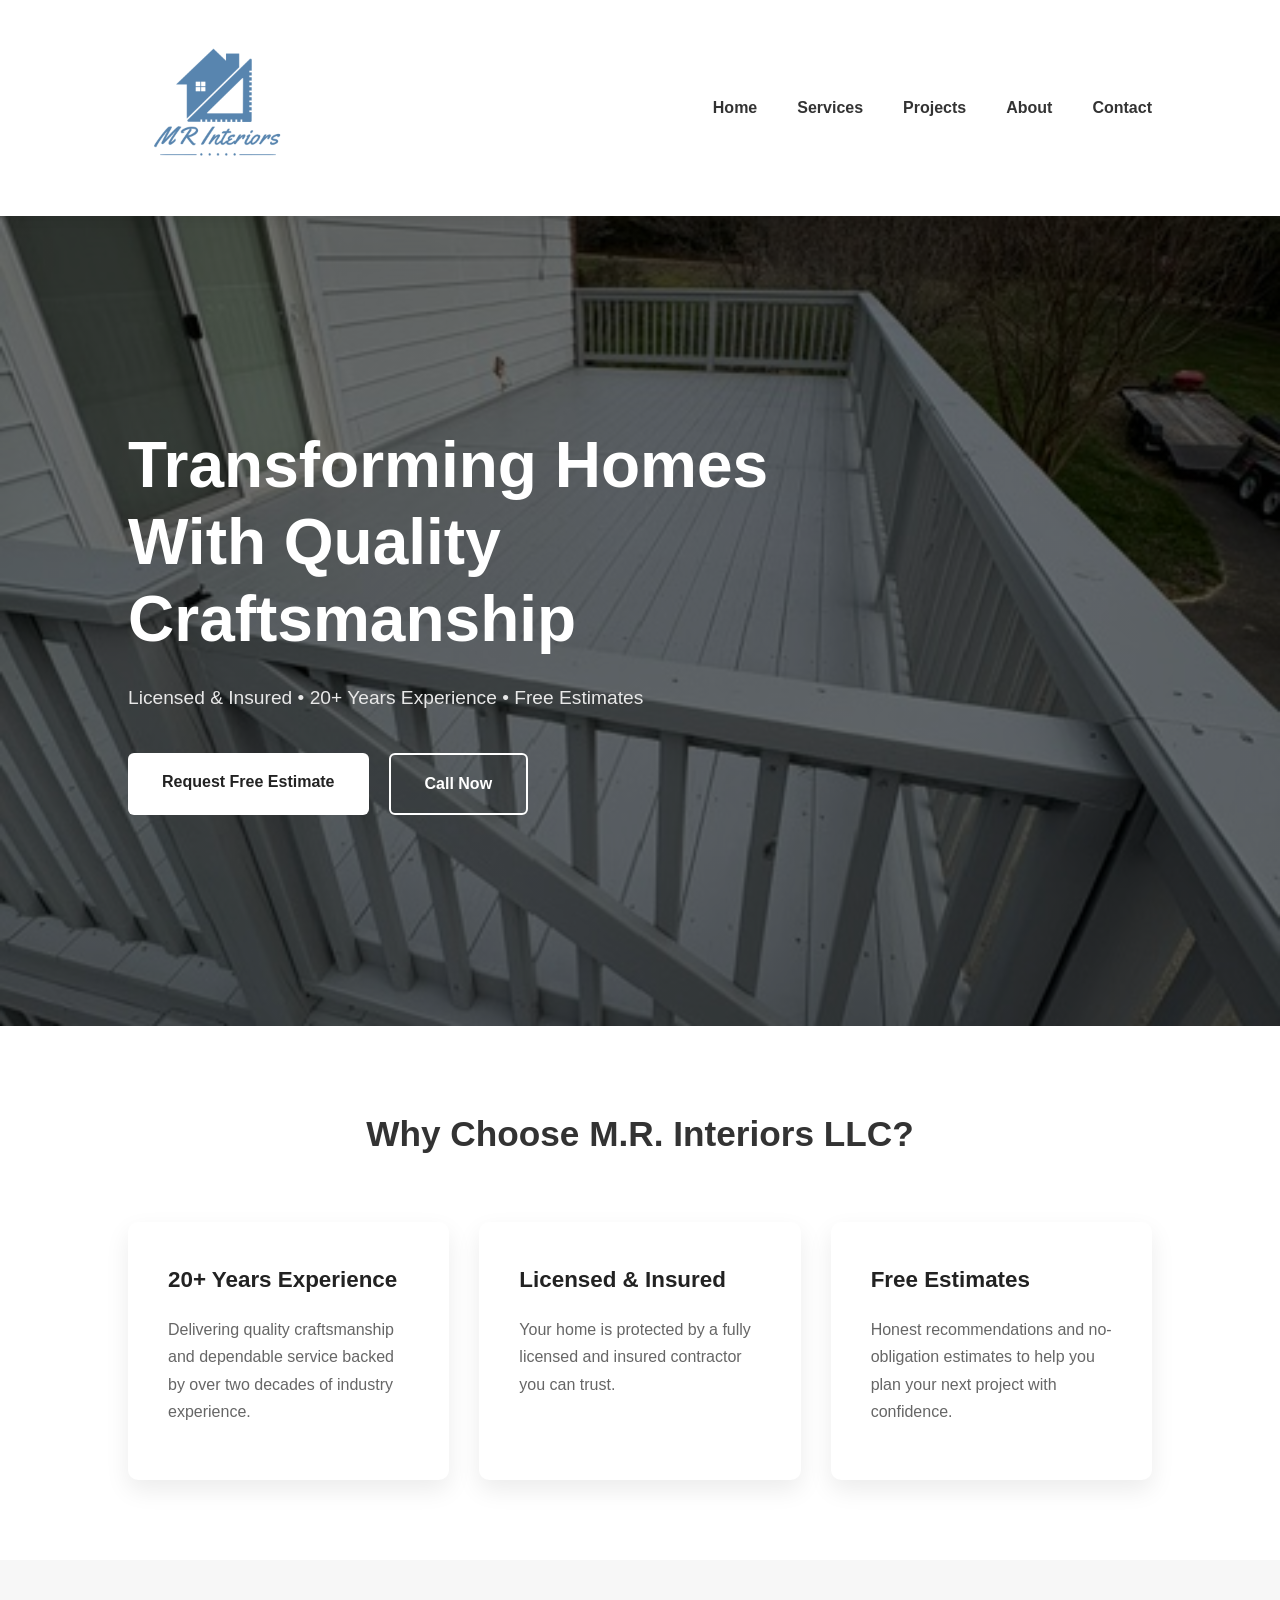
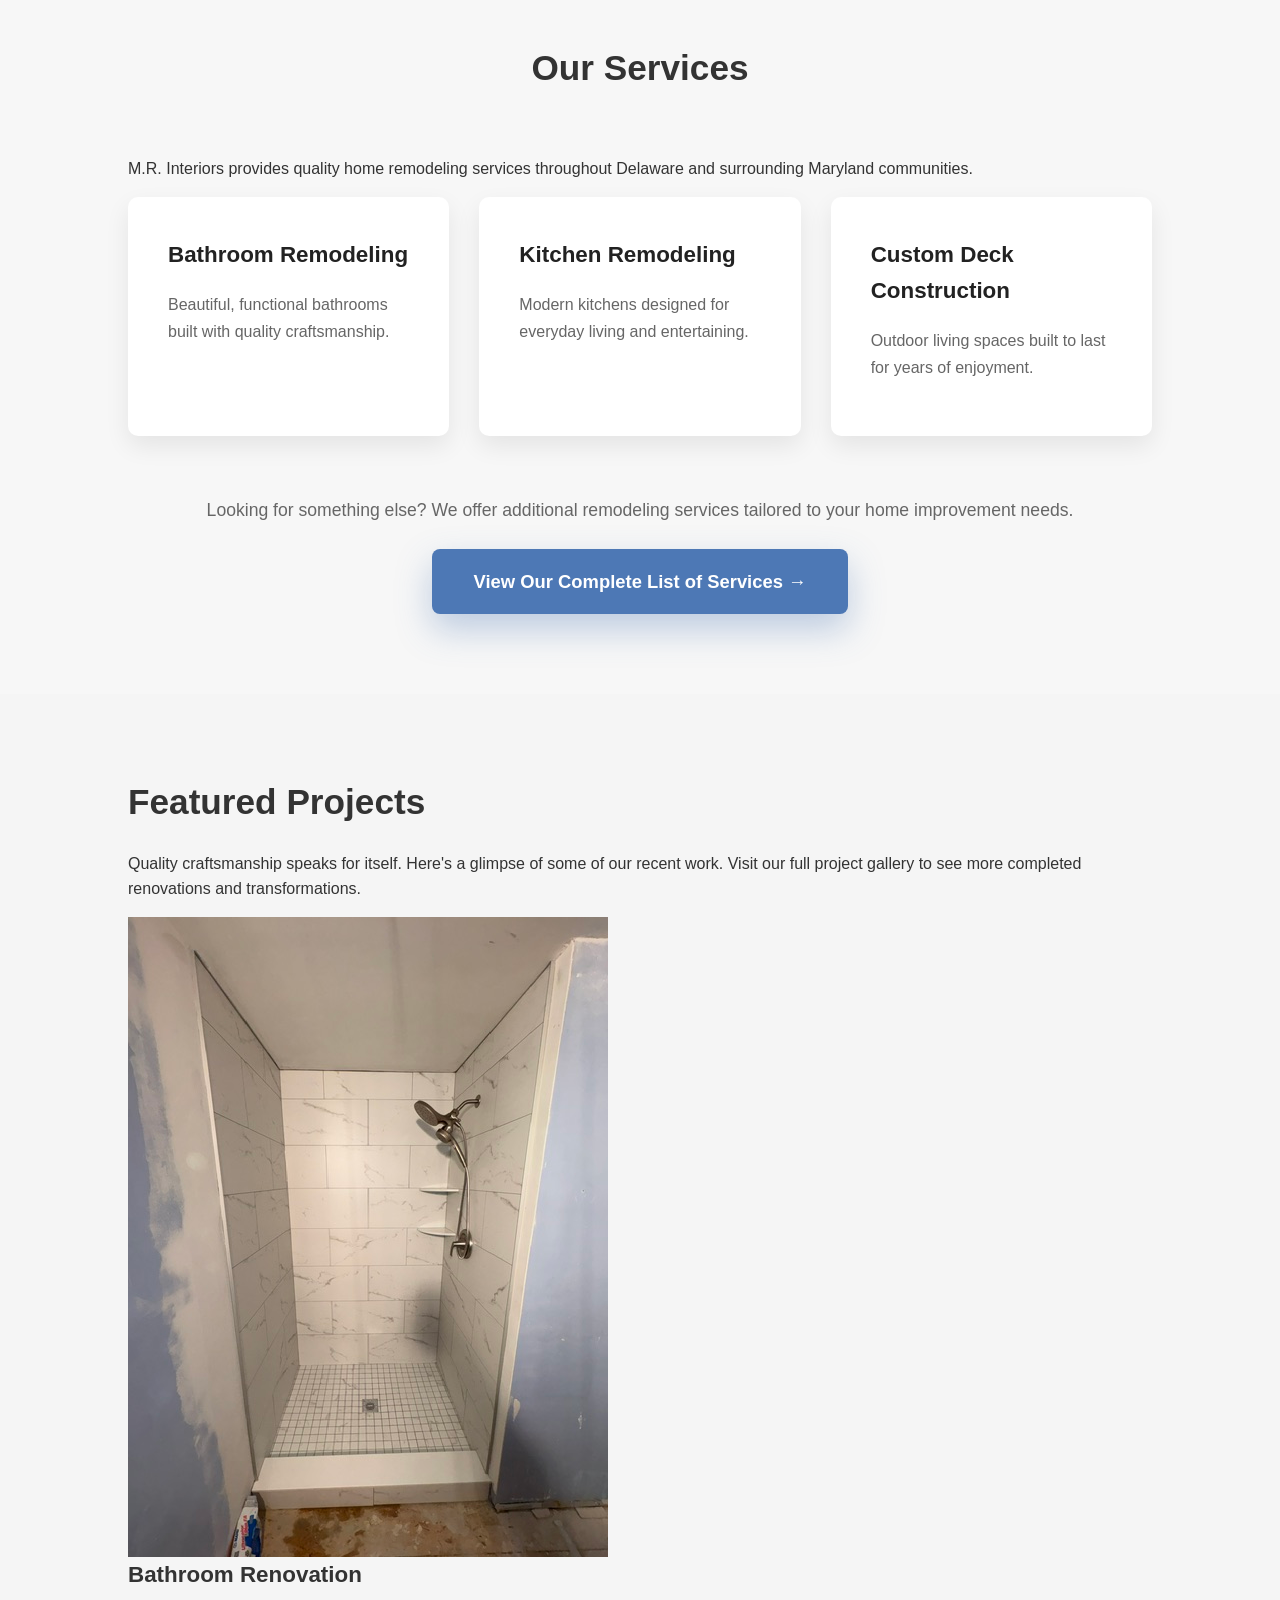
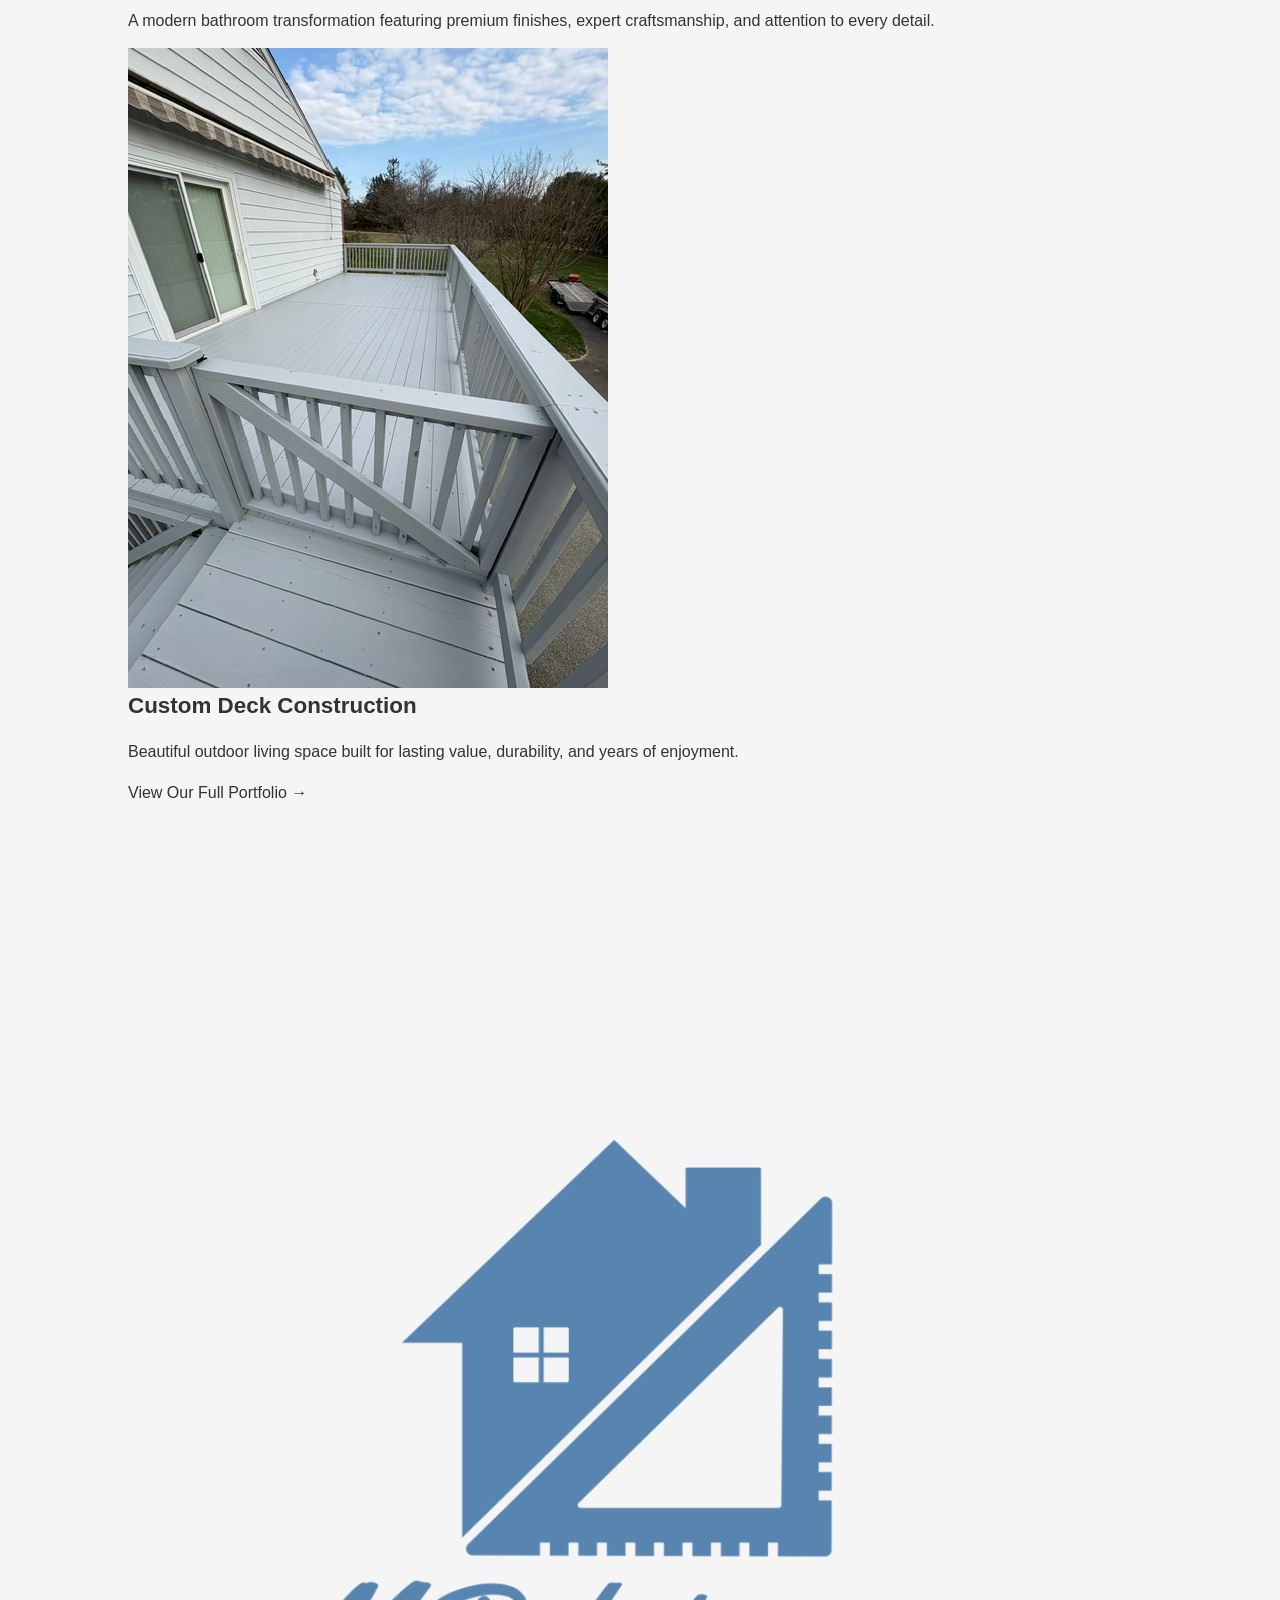
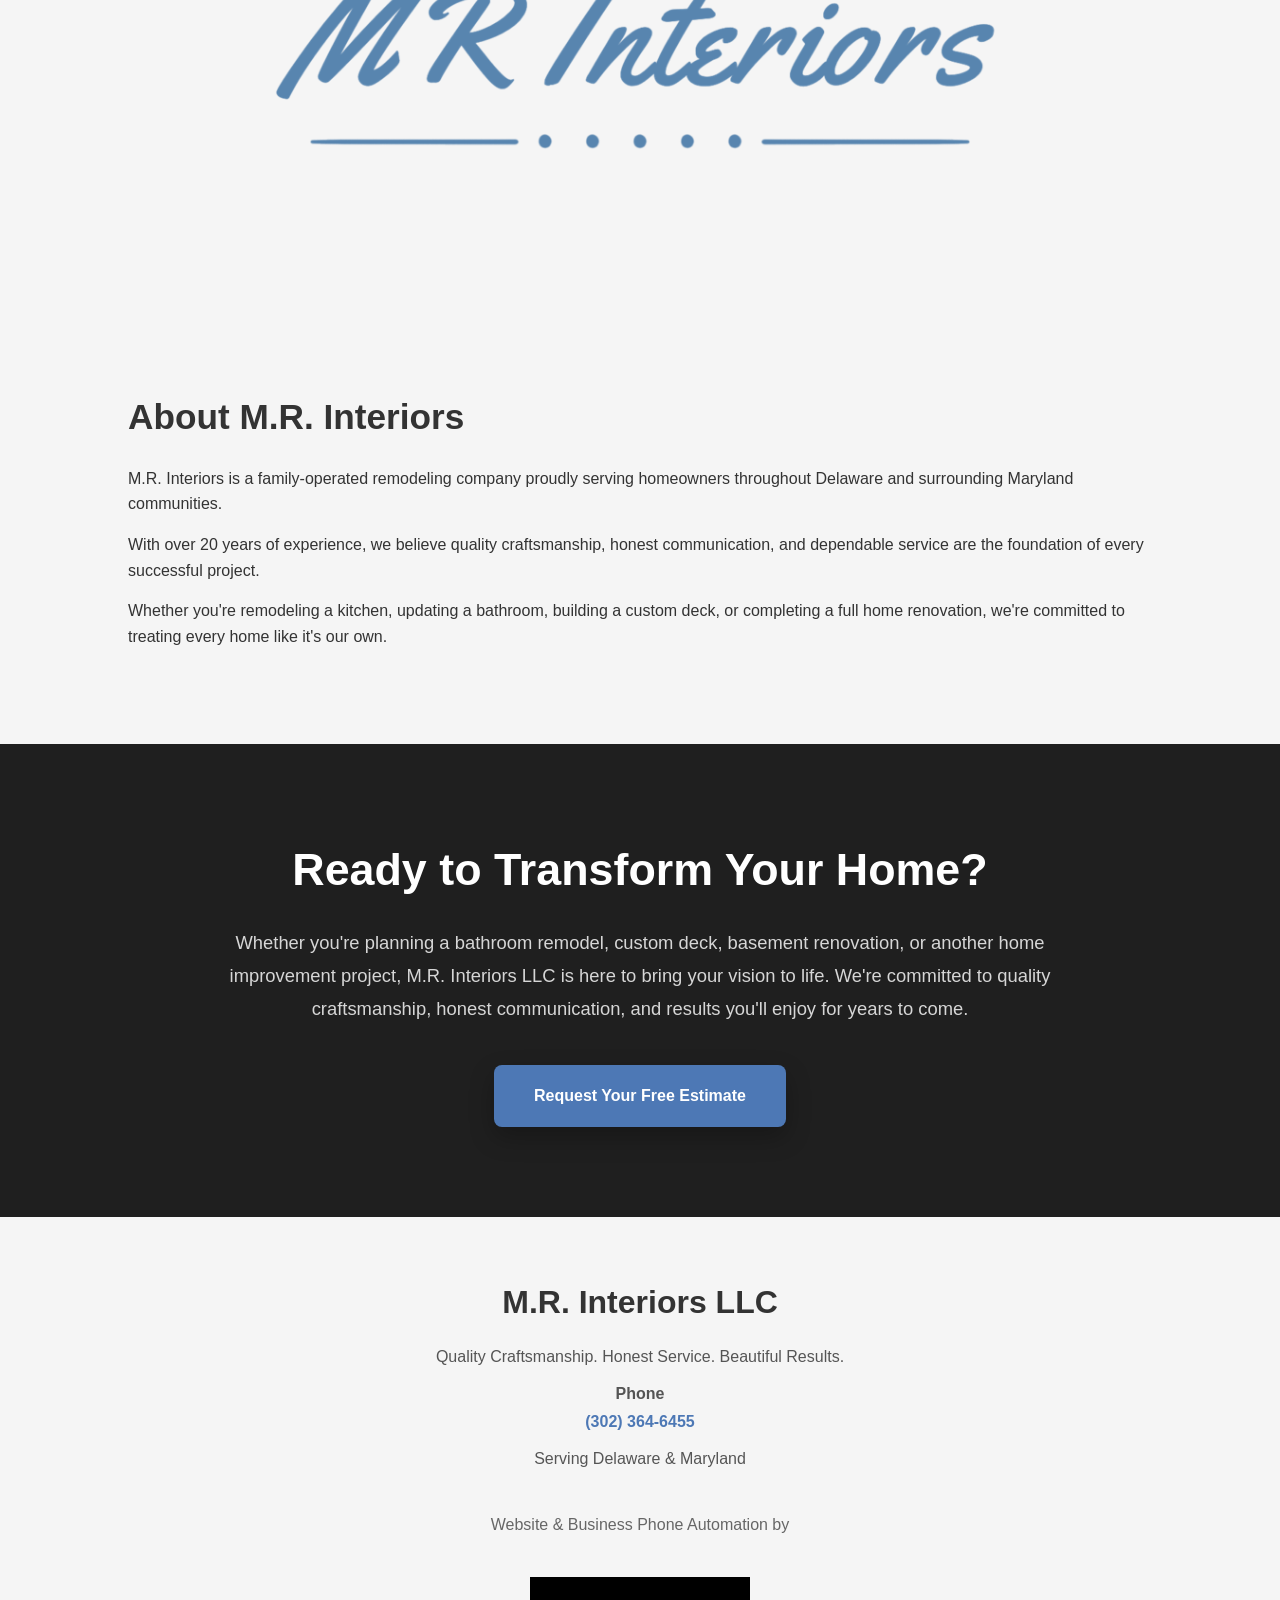
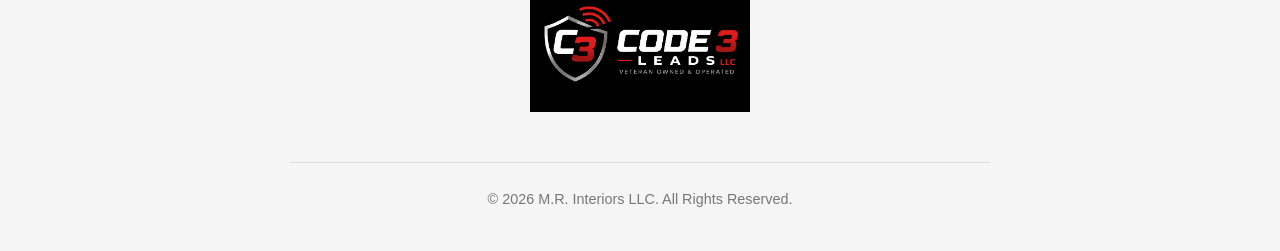
==== index.html @ 0fb11d87 "Initial M.R. Interiors website" ====
<!DOCTYPE html>
<html lang="en">

<head>

    <meta charset="UTF-8">
    <meta name="viewport" content="width=device-width, initial-scale=1.0">

    <title>MR Interiors | Transforming Homes With Quality Craftsmanship</title>

    <link rel="stylesheet" href="css/styles.css">

</head>

<body>

    <header>

    <nav>

        <div class="logo">
            <img src="images/M.R. Interiors LLC logo.png" alt="M.R. Interiors LLC Logo">
        </div>

        <ul>

            <ul>

    <li><a href="index.html">Home</a></li>

    <li><a href="services.html">Services</a></li>

    <li><a href="projects.html">Projects</a></li>

    <li><a href="about.html">About</a></li>

    <li><a href="contact.html">Contact</a></li>

</ul>

        </ul>

    </nav>

</header>

    <main>
        <!-- =========================
        HERO SECTION
========================= -->

<section id="hero" class="hero">

    <div class="hero-content">

        <h1>Transforming Homes With Quality Craftsmanship</h1>

        <p>
            Licensed & Insured • 20+ Years Experience • Free Estimates
        </p>

        <div class="hero-buttons">

            <a href="contact.html">Request Free Estimate</a>

            <a href="tel:+13023646455">Call Now</a>

        </div>

    </div>

</section>

        <!-- =========================
        WHY CHOOSE US
========================= -->

<section id="why-us">

    <h2>Why Choose M.R. Interiors LLC?</h2>

    <div class="why-us-container">

        <div class="why-card">

            <h3>20+ Years Experience</h3>

            <p>
                Delivering quality craftsmanship and dependable service
                backed by over two decades of industry experience.
            </p>

        </div>

        <div class="why-card">

            <h3>Licensed & Insured</h3>

            <p>
                Your home is protected by a fully licensed and insured
                contractor you can trust.
            </p>

        </div>

        <div class="why-card">

            <h3>Free Estimates</h3>

            <p>
                Honest recommendations and no-obligation estimates to help
                you plan your next project with confidence.
            </p>

        </div>

    </div>

</section>

        <!-- =========================
        SERVICES PREVIEW
========================= -->

<section id="services">

    <h2>Our Services</h2>

    <p>

        M.R. Interiors provides quality home remodeling services
        throughout Delaware and surrounding Maryland communities.

    </p>

    <div class="services-container">

        <div class="service-card">

            <h3>Bathroom Remodeling</h3>

            <p>
                Beautiful, functional bathrooms built with quality craftsmanship.
            </p>

        </div>

        <div class="service-card">

            <h3>Kitchen Remodeling</h3>

            <p>
                Modern kitchens designed for everyday living and entertaining.
            </p>

        </div>

        <div class="service-card">

            <h3>Custom Deck Construction</h3>

            <p>
                Outdoor living spaces built to last for years of enjoyment.
            </p>

        </div>

    </div>

    <div class="services-button">

    <p class="services-more">

        Looking for something else? We offer additional remodeling services
        tailored to your home improvement needs.

    </p>

    <a href="services.html" class="services-btn">

        View Our Complete List of Services →

    </a>

</div>

</section>

     <!-- =========================
        FEATURED PROJECTS
========================= -->

<section id="projects">

    <h2>Featured Projects</h2>

    <p>
        Quality craftsmanship speaks for itself. Here's a glimpse of some of our
        recent work. Visit our full project gallery to see more completed
        renovations and transformations.
    </p>

    <div class="projects-container">

        <!-- Bathroom -->

        <div class="project-card">

            <img src="images/bathroom1.jpeg"
                 alt="Bathroom Remodel">

            <div class="project-info">

                <h3>Bathroom Renovation</h3>

                <p>
                    A modern bathroom transformation featuring premium finishes,
                    expert craftsmanship, and attention to every detail.
                </p>

            </div>

        </div>

        <!-- Deck -->

        <div class="project-card">

            <img src="images/deck-finished.JPEG"
                 alt="Custom Deck">

            <div class="project-info">

                <h3>Custom Deck Construction</h3>

                <p>
                    Beautiful outdoor living space built for lasting value,
                    durability, and years of enjoyment.
                </p>

            </div>

        </div>

    </div>

    <div class="projects-button">

        <a href="projects.html" class="btn">

            View Our Full Portfolio →

        </a>

    </div>

</section>

        <!-- =========================
        ABOUT US
========================= -->

<section id="about">

    <div class="about-container">

        <div class="about-image">

            <img src="images/M.R. Interiors LLC logo.png"
                alt="M.R. Interiors LLC Logo">

        </div>

        <div class="about-content">

            <h2>About M.R. Interiors</h2>

            <p>

                M.R. Interiors is a family-operated remodeling company
                proudly serving homeowners throughout Delaware and
                surrounding Maryland communities.

            </p>

            <p>

                With over 20 years of experience, we believe quality
                craftsmanship, honest communication, and dependable
                service are the foundation of every successful project.

            </p>

            <p>

                Whether you're remodeling a kitchen, updating a
                bathroom, building a custom deck, or completing a
                full home renovation, we're committed to treating
                every home like it's our own.

            </p>

        </div>

    </div>

</section>

<!-- =========================
        FINAL CALL TO ACTION
========================= -->

<section id="cta">

    <div class="cta-content">

        <h2>Ready to Transform Your Home?</h2>

        <p>

            Whether you're planning a bathroom remodel, custom deck,
            basement renovation, or another home improvement project,
            M.R. Interiors LLC is here to bring your vision to life.

            We're committed to quality craftsmanship, honest communication,
            and results you'll enjoy for years to come.

        </p>

        <a href="contact.html" class="cta-btn">

            Request Your Free Estimate

        </a>

    </div>

</section>

    </main>

        <footer>

    <div class="footer-container">

        <div class="footer-company">

            <h3>M.R. Interiors LLC</h3>

            <p>
                Quality Craftsmanship.
                Honest Service.
                Beautiful Results.
            </p>

            <p>
    <strong>Phone</strong><br>

    <a href="tel:+13023646445">
        (302) 364-6455
    </a>

            <p>Serving Delaware & Maryland</p>

        </div>

        <div class="footer-powered">

            <p>

                Website & Business Phone Automation by

            </p>

            <img src="images/Code 3 Leads.png"
                 alt="Code 3 Leads">

        </div>

    </div>

    <hr>

    <p class="copyright">

        © 2026 M.R. Interiors LLC.
        All Rights Reserved.

    </p>

</footer>

    <script src="js/script.js"></script>

</body>

</html>
---- css/styles.css ----
/* ==========================
   GLOBAL STYLES
========================== */

*{
    margin:0;
    padding:0;
    box-sizing:border-box;
}

html{
    scroll-behavior:smooth;
}

body{

    font-family: Arial, Helvetica, sans-serif;

    background:#f5f5f5;

    color:#333;

    line-height:1.6;

}

img{
    max-width:100%;
    display:block;
}

a{
    text-decoration:none;
    color:inherit;
}

ul{
    list-style:none;
}

section{

    width:100%;

    padding:80px 10%;

}

h1{

    font-size:3.2rem;

    margin-bottom:20px;

}

h2{

    font-size:2.2rem;

    margin-bottom:20px;

}

h3{

    font-size:1.4rem;

    margin-bottom:15px;

}

p{

    margin-bottom:15px;

}

/* ==========================
   HEADER
========================== */

header{

    position:sticky;

    top:0;

    background:#ffffff;

    box-shadow:0 2px 12px rgba(0,0,0,.08);

    z-index:1000;

}

nav{

    width:80%;

    margin:auto;

    display:flex;

    justify-content:space-between;

    align-items:center;

    padding:18px 0;

}

.logo img{

    width:180px;

}

nav ul{

    display:flex;

    gap:40px;

}

nav ul li a{

    font-size:1rem;

    font-weight:600;

    color:#333;

    transition:.3s;

}

nav ul li a:hover{

    color:#4d78b5;

}

/* ==========================
   HERO
========================== */

.hero{

    min-height:90vh;

    background:

    linear-gradient(
        rgba(0,0,0,.55),
        rgba(0,0,0,.55)
    ),

    url("../images/deck-finished.JPEG");

    background-size:cover;

    background-position:center;

    display:flex;

    align-items:center;

    color:white;

    padding:0 10%;

}

.hero-content{

    max-width:700px;

}

.hero h1{

    font-size:4rem;

    line-height:1.2;

    margin-bottom:25px;

}

.hero p{

    font-size:1.2rem;

    margin-bottom:40px;

    color:#e8e8e8;

}

.hero-buttons{

    display:flex;

    gap:20px;

    margin-top:40px;

}

.hero-buttons a{

    padding:16px 34px;

    border-radius:6px;

    font-weight:600;

    transition:.3s;

}

.hero-buttons a:first-child{

    background:#ffffff;

    color:#222;

}

.hero-buttons a:first-child:hover{

    background:#4d78b5;

    color:white;

}

.hero-buttons a:last-child{

    border:2px solid white;

    color:white;

}

.hero-buttons a:last-child:hover{

    background:white;

    color:#222;

}

/* ==========================
   WHY CHOOSE US
========================== */

#why-us{

    background:#ffffff;

}

#why-us h2{

    text-align:center;

    margin-bottom:60px;

}

.why-us-container{

    display:grid;

    grid-template-columns:repeat(3,1fr);

    gap:30px;

}

.why-card{

    background:white;

    padding:40px;

    border-radius:10px;

    box-shadow:0 10px 25px rgba(0,0,0,.08);

    transition:.3s ease;

}

.why-card:hover{

    transform:translateY(-8px);

    box-shadow:0 18px 40px rgba(0,0,0,.15);

}

.why-card h3{

    margin-bottom:18px;

    color:#222;

}

.why-card p{

    color:#666;

    line-height:1.7;

}

/* ==========================
   SERVICES
========================== */

#services{

    background:#f7f7f7;

}

#services h2{

    text-align:center;

    margin-bottom:60px;

}

.services-container{

    display:grid;

    grid-template-columns:repeat(3,1fr);

    gap:30px;

}

.service-card{

    background:white;

    padding:40px;

    border-radius:10px;

    box-shadow:0 10px 25px rgba(0,0,0,.08);

    transition:.3s ease;

}

.service-card:hover{

    transform:translateY(-8px);

    box-shadow:0 18px 40px rgba(0,0,0,.15);

}

.service-card h3{

    margin-bottom:18px;

    color:#222;

}

.service-card p{

    color:#666;

    line-height:1.7;

}

.services-button{

    text-align:center;

    margin-top:60px;

}

.services-more{

    font-size:1.1rem;

    color:#666;

    margin-bottom:25px;

}

.services-btn{

    display:inline-block;

    background:#4d78b5;

    color:white;

    text-decoration:none;

    font-size:1.15rem;

    font-weight:700;

    padding:18px 42px;

    border-radius:8px;

    box-shadow:0 15px 35px rgba(77,120,181,.35);

    transition:.3s ease;

}

.services-btn:hover{

    background:#222;

    transform:translateY(-5px) scale(1.03);

    box-shadow:0 20px 45px rgba(0,0,0,.25);

}

/* ==========================
   CONTACT
========================== */

#contact{

    background:#ffffff;

}

#contact h2{

    text-align:center;

}

#contact > p{

    text-align:center;

    max-width:700px;

    margin:20px auto 60px;

    color:#666;

    line-height:1.8;

}

.contact-container{

    display:grid;

    grid-template-columns:350px 1fr;

    gap:60px;

    align-items:start;

}

/* ==========================
   CONTACT INFO
========================== */

.contact-info{

    background:#f9f9f9;

    padding:45px;

    border-radius:12px;

    border:1px solid #ececec;

    box-shadow:0 12px 30px rgba(0,0,0,.08);

}

.contact-info h3{

    font-size:1.5rem;

    margin-bottom:30px;

    color:#222;

}

.contact-info p{

    margin-bottom:35px;

    line-height:1.8;

}

.contact-info a{

    color:#4d78b5;

    text-decoration:none;

    font-weight:600;

    transition:.3s ease;

}

.contact-info a:hover{

    color:#222;

}

/* ==========================
   CONTACT FORM
========================== */

.contact-form{

    background:#ffffff;

    padding:45px;

    border-radius:12px;

    border:1px solid #ececec;

    box-shadow:0 12px 30px rgba(0,0,0,.08);

}

.contact-form h3{

    font-size:1.5rem;

    margin-bottom:30px;

    color:#222;

}

.contact-form label{

    display:block;

    margin-bottom:8px;

    font-weight:600;

    color:#333;

}

.contact-form input,
.contact-form select,
.contact-form textarea{

    width:100%;

    padding:14px;

    margin-bottom:22px;

    border:1px solid #ddd;

    border-radius:10px;

    font-size:1rem;

    transition:.3s ease;

}

.contact-form input:focus,
.contact-form select:focus,
.contact-form textarea:focus{

    outline:none;

    border-color:#4d78b5;

    box-shadow:0 0 0 4px rgba(77,120,181,.15);

}

.contact-form textarea{

    min-height:190px;

    resize:vertical;

}

.contact-form button{

    width:100%;

    padding:18px;

    background:#222;

    color:white;

    border:none;

    border-radius:10px;

    font-size:1rem;

    font-weight:700;

    letter-spacing:.3px;

    cursor:pointer;

    transition:.3s ease;

}

.contact-form button:hover{

    background:#4d78b5;

    transform:translateY(-2px);

}

/* ==========================
   FORM NOTE
========================== */

.form-note{

    margin-top:20px;

    text-align:center;

    color:#777;

    font-size:.95rem;

}

/* ==========================
   FINAL CALL TO ACTION
========================== */

#cta{

    background:#1f1f1f;

    color:white;

    text-align:center;

    padding:90px 20px;

}

.cta-content{

    max-width:850px;

    margin:auto;

}

#cta h2{

    font-size:2.8rem;

    margin-bottom:20px;

    color:white;

}

#cta p{

    color:#d6d6d6;

    font-size:1.15rem;

    line-height:1.8;

    margin-bottom:40px;

}

.cta-btn{

    display:inline-block;

    background:#4d78b5;

    color:white;

    text-decoration:none;

    padding:18px 40px;

    border-radius:8px;

    font-weight:700;

    transition:.3s ease;

    box-shadow:0 10px 25px rgba(0,0,0,.25);

}

.cta-btn:hover{

    background:white;

    color:#222;

    transform:translateY(-4px);

}

/* ==========================
   FOOTER
========================== */

footer{

    background:#f5f5f5;

    padding:60px 20px 25px;

    text-align:center;

}

.footer-container{

    max-width:900px;

    margin:auto;

}

.footer-company{

    margin-bottom:40px;

}

.footer-company h3{

    font-size:2rem;

    margin-bottom:15px;

}

.footer-company p{

    margin:10px 0;

    color:#555;

    line-height:1.7;

}

.footer-company a{

    color:#4d78b5;

    text-decoration:none;

    font-weight:600;

}

.footer-company a:hover{

    color:#222;

}

.footer-powered{

    display:flex;

    flex-direction:column;

    align-items:center;

    justify-content:center;

    text-align:center;

    margin-top:40px;

}

.footer-powered p{

    margin-bottom:20px;

    color:#666;

}

.footer-powered img{

    display:block;

    margin:20px auto 0;

    max-width:220px;

    height:auto;

}

footer hr{

    margin:50px auto 25px;

    max-width:700px;

    border:none;

    border-top:1px solid #ddd;

}

.copyright{

    color:#777;

    font-size:.9rem;

}
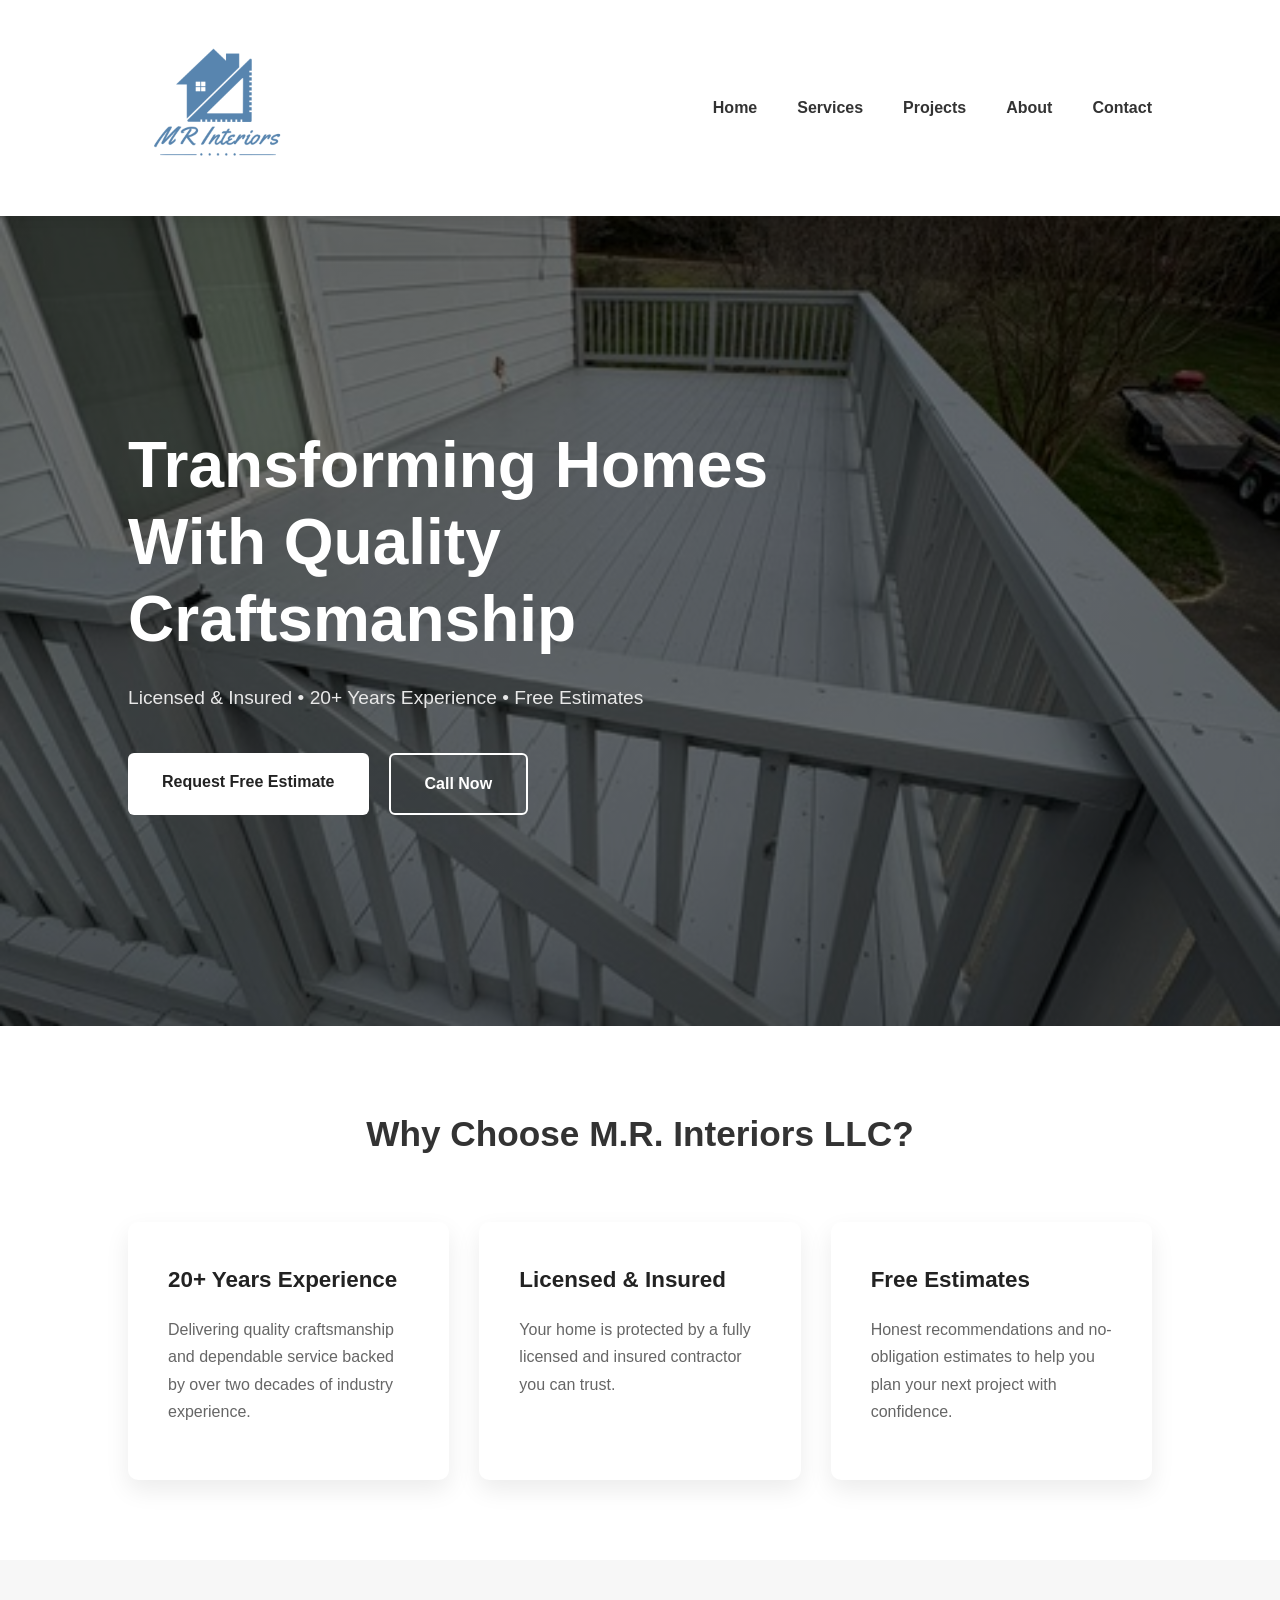
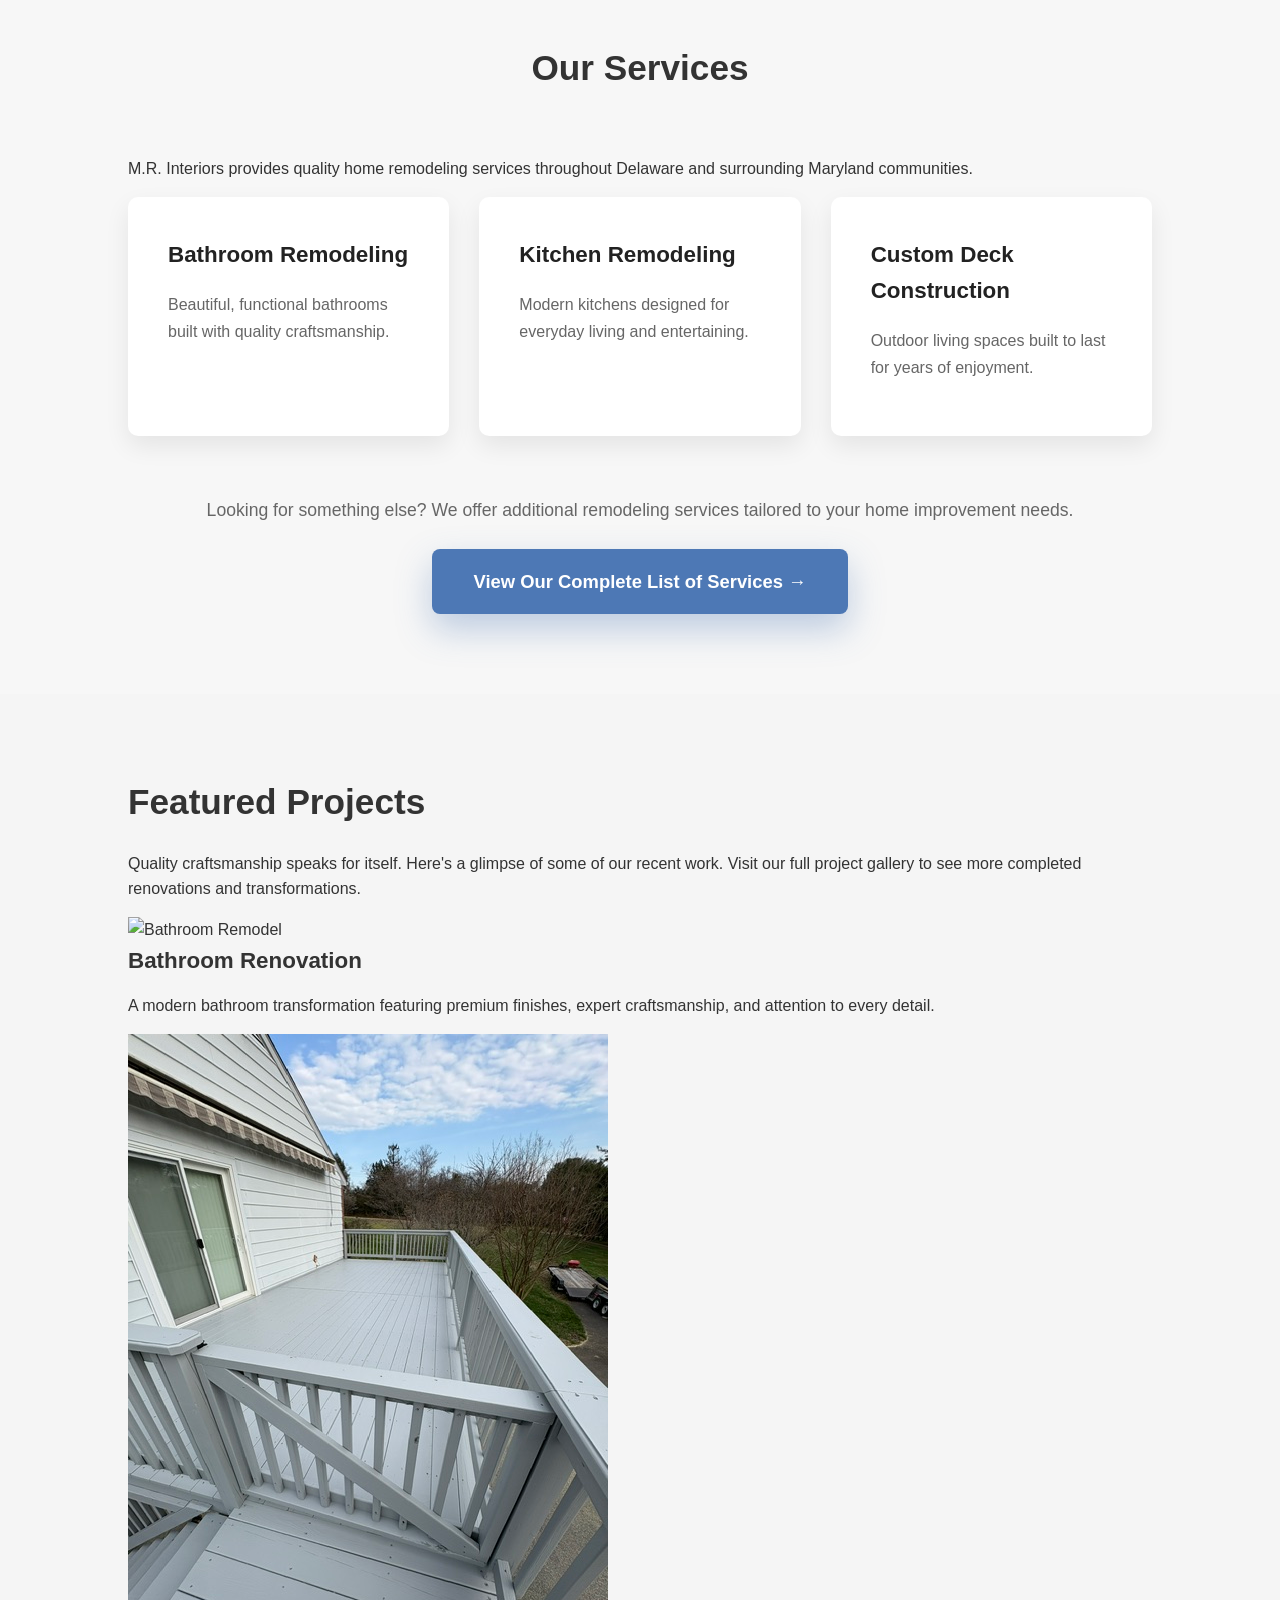
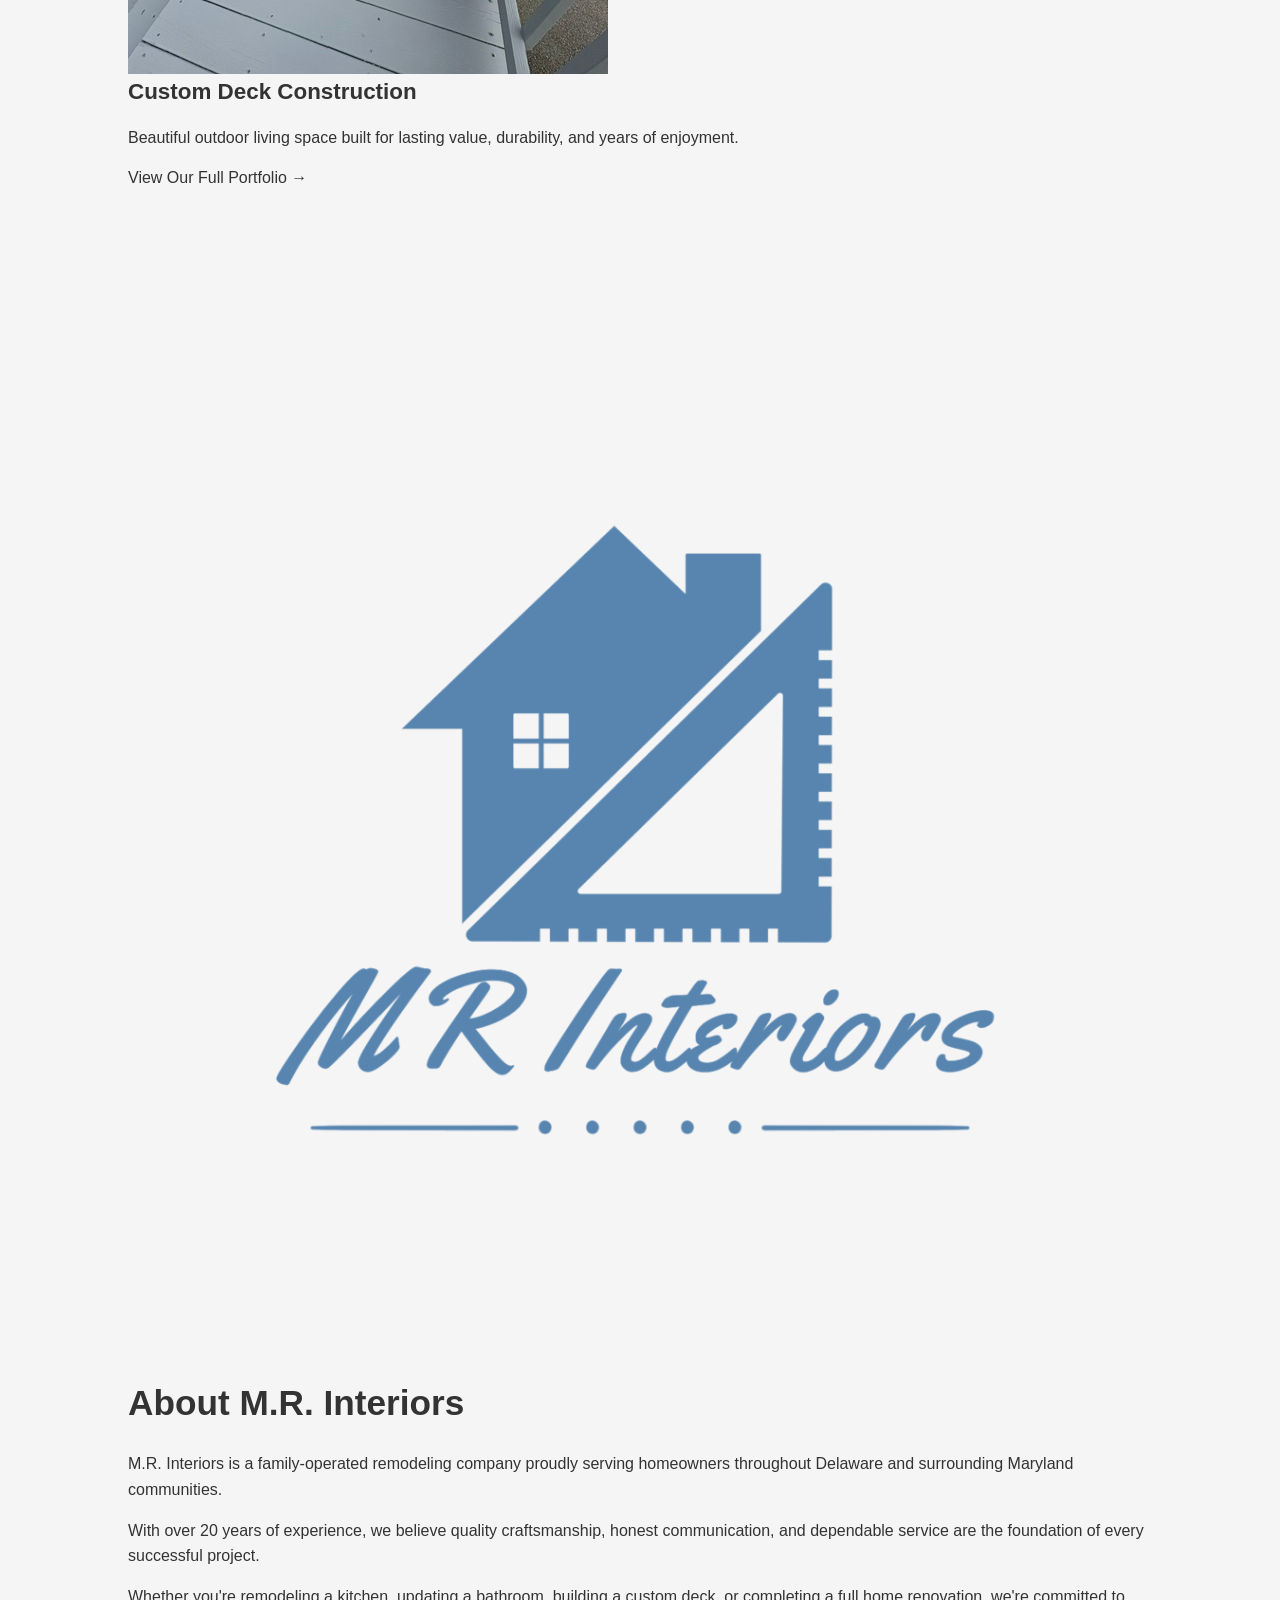
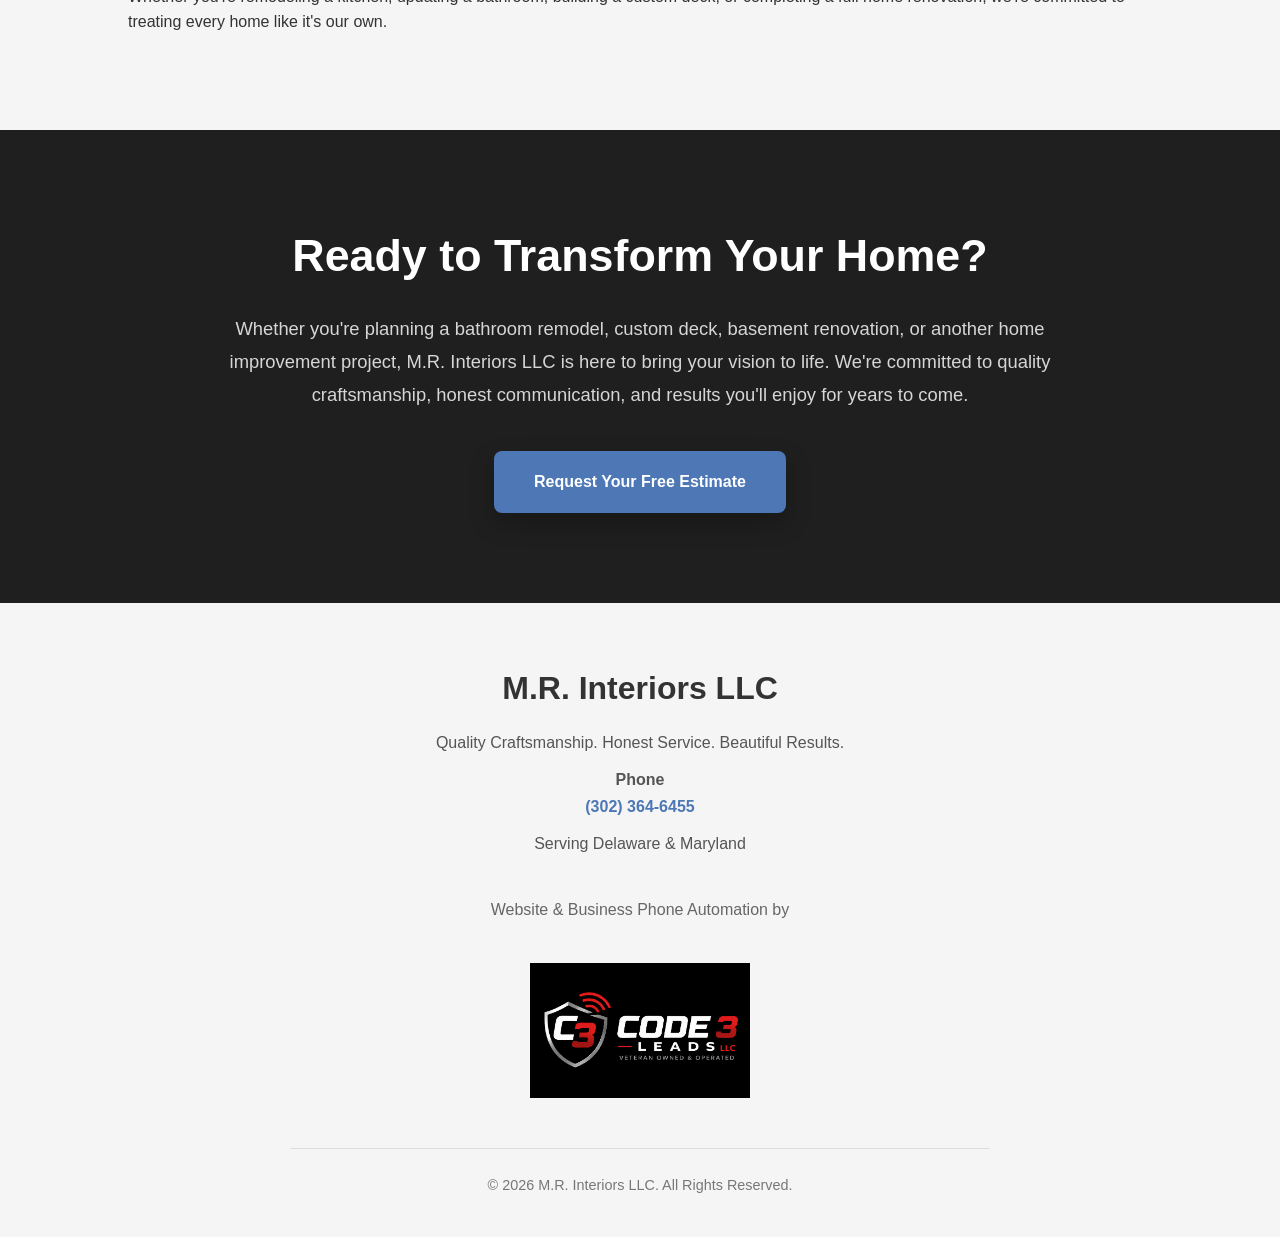
==== commit 351547cc: "Complete v1 website and responsive styling" ====
--- a/index.html
+++ b/index.html
@@ -206,7 +206,7 @@
 
         <div class="project-card">
 
-            <img src="images/bathroom1.jpeg"
+            <img src="images/shower3.jpg"
                  alt="Bathroom Remodel">
 
             <div class="project-info">
--- a/css/styles.css
+++ b/css/styles.css
@@ -664,6 +664,122 @@
 }
 
 /* ==========================
+   PAGE HERO
+========================== */
+
+#page-hero{
+
+    background:#ffffff;
+
+    text-align:center;
+
+    padding:90px 10%;
+
+}
+
+.page-hero-content{
+
+    max-width:850px;
+
+    margin:auto;
+
+}
+
+#page-hero h1{
+
+    font-size:3rem;
+
+    margin-bottom:20px;
+
+    color:#222;
+
+}
+
+#page-hero p{
+
+    font-size:1.15rem;
+
+    color:#666;
+
+    line-height:1.8;
+
+}
+
+/* ==========================
+   PROJECTS
+========================== */
+
+.project-section{
+
+    padding:80px 10%;
+
+    background:#f7f7f7;
+
+}
+
+.project-section:nth-child(even){
+
+    background:#ffffff;
+
+}
+
+.project-section h2{
+
+    text-align:center;
+
+    margin-bottom:20px;
+
+}
+
+.project-section p{
+
+    text-align:center;
+
+    max-width:750px;
+
+    margin:0 auto 50px;
+
+    color:#666;
+
+    line-height:1.8;
+
+}
+
+.project-gallery{
+
+    display:grid;
+
+    grid-template-columns:repeat(auto-fit,minmax(300px,1fr));
+
+    gap:30px;
+
+}
+
+.project-gallery img{
+
+    width:100%;
+
+    height:320px;
+
+    object-fit:cover;
+
+    border-radius:12px;
+
+    box-shadow:0 12px 30px rgba(0,0,0,.12);
+
+    transition:.35s ease;
+
+}
+
+.project-gallery img:hover{
+
+    transform:translateY(-8px);
+
+    box-shadow:0 22px 45px rgba(0,0,0,.18);
+
+}
+
+/* ==========================
    FINAL CALL TO ACTION
 ========================== */
 
@@ -857,4 +973,217 @@
 
     font-size:.9rem;
 
+}
+
+/* ==========================
+   MOBILE RESPONSIVE
+========================== */
+
+@media screen and (max-width: 992px){
+
+    nav{
+
+        width:95%;
+
+        flex-direction:column;
+
+        gap:20px;
+
+    }
+
+    nav ul{
+
+        gap:20px;
+
+        flex-wrap:wrap;
+
+        justify-content:center;
+
+    }
+
+    section{
+
+        padding:70px 8%;
+
+    }
+
+    .why-us-container,
+    .services-container{
+
+        grid-template-columns:repeat(2,1fr);
+
+    }
+
+    .contact-container{
+
+        grid-template-columns:1fr;
+
+    }
+
+}
+
+@media screen and (max-width:768px){
+
+    h1{
+
+        font-size:2.4rem;
+
+    }
+
+    h2{
+
+        font-size:2rem;
+
+    }
+
+    h3{
+
+        font-size:1.3rem;
+
+    }
+
+    section{
+
+        padding:60px 6%;
+
+    }
+
+    .hero{
+
+        min-height:auto;
+
+        padding:120px 6%;
+
+        text-align:center;
+
+    }
+
+    .hero-content{
+
+        max-width:100%;
+
+    }
+
+    .hero-buttons{
+
+        flex-direction:column;
+
+        align-items:center;
+
+    }
+
+    .hero-buttons a{
+
+        width:100%;
+
+        max-width:320px;
+
+        text-align:center;
+
+    }
+
+    .why-us-container,
+    .services-container{
+
+        grid-template-columns:1fr;
+
+    }
+
+    .project-gallery{
+
+    grid-template-columns:1fr;
+
+}
+
+.project-gallery img{
+
+    height:auto;
+
+}
+
+    .contact-container{
+
+        grid-template-columns:1fr;
+
+    }
+
+    .contact-info,
+    .contact-form{
+
+        padding:30px;
+
+    }
+
+    .footer-company h3{
+
+        font-size:1.6rem;
+
+    }
+
+    .footer-powered img{
+
+        max-width:180px;
+
+    }
+
+}
+
+@media screen and (max-width:480px){
+
+    nav{
+
+        padding:15px 0;
+
+    }
+
+    nav ul{
+
+        flex-direction:column;
+
+        gap:12px;
+
+    }
+
+    .logo img{
+
+        width:150px;
+
+    }
+
+    h1{
+
+        font-size:2rem;
+
+    }
+
+    h2{
+
+        font-size:1.7rem;
+
+    }
+
+    .hero{
+
+        padding:100px 5%;
+
+    }
+
+    .service-card,
+    .why-card,
+    .contact-info,
+    .contact-form{
+
+        padding:25px;
+
+    }
+
+    .cta-btn,
+    .services-btn{
+
+        width:100%;
+
+        text-align:center;
+
+    }
+
 }
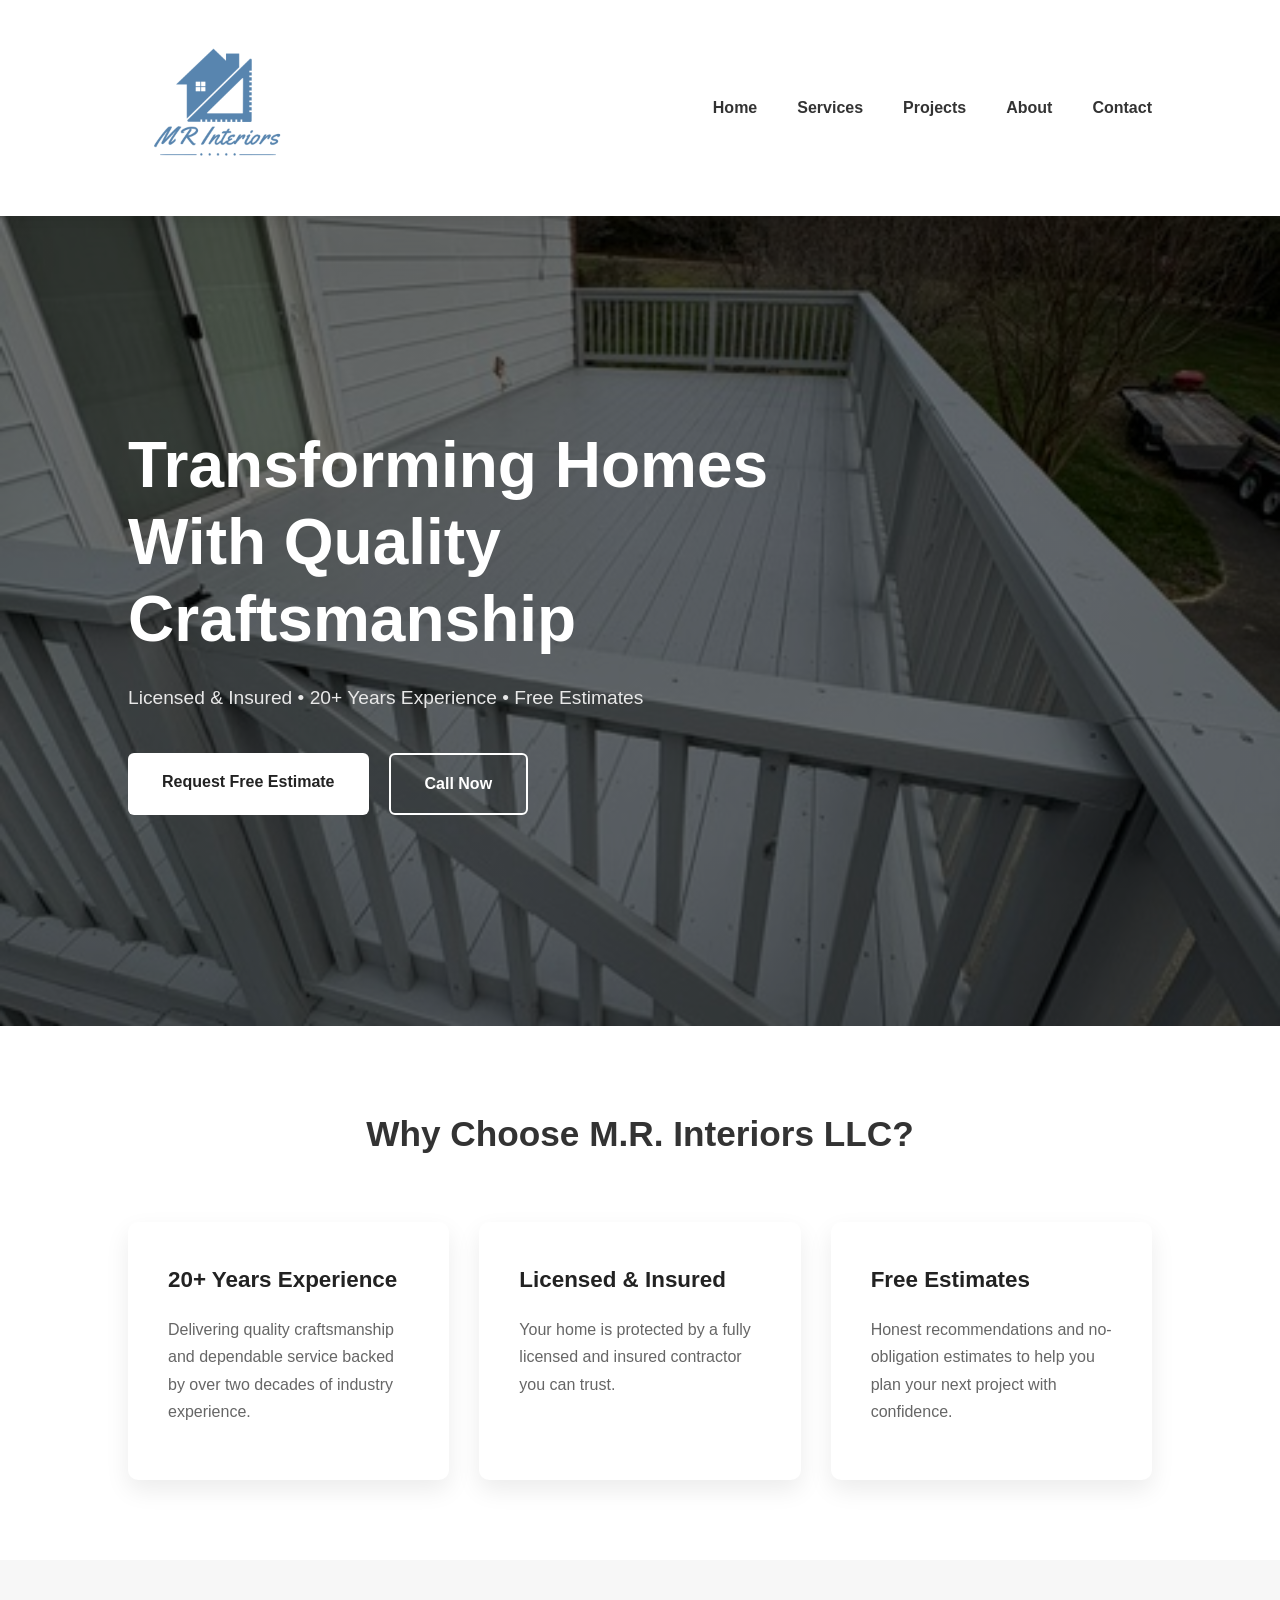
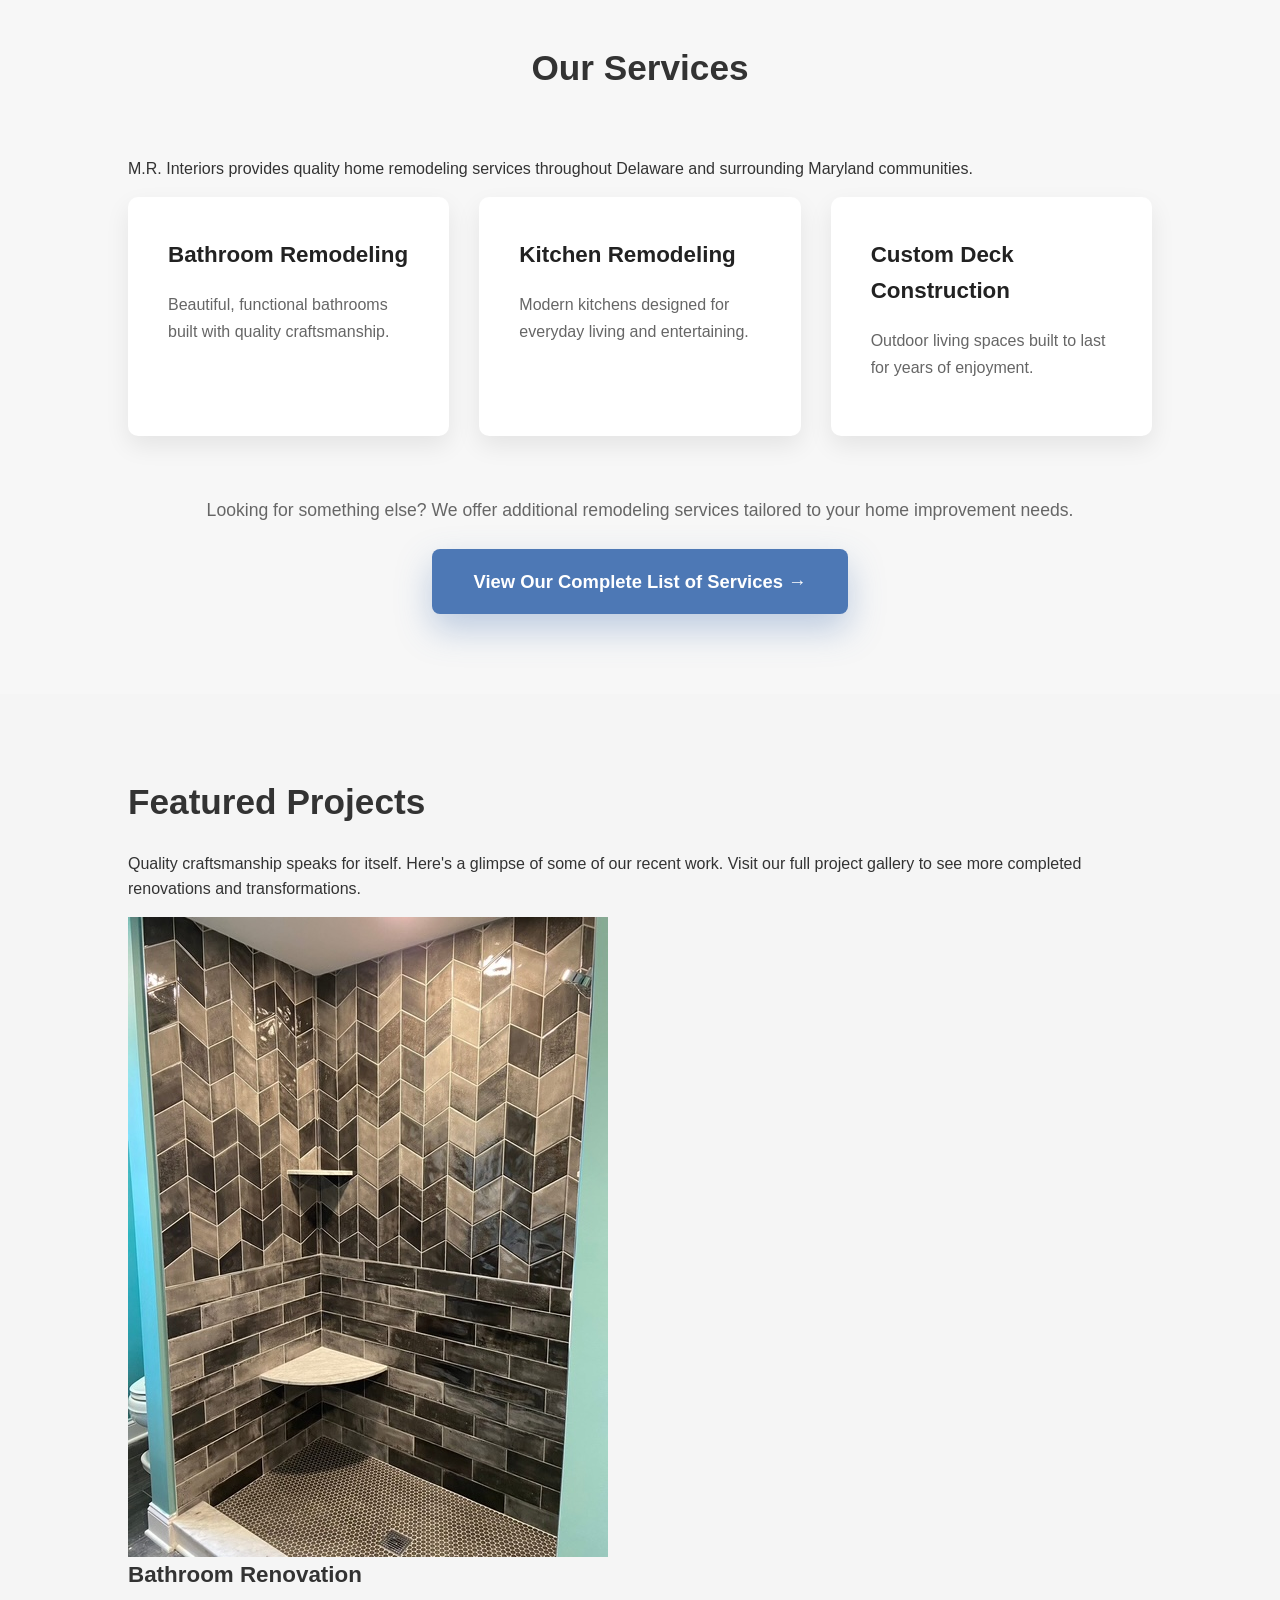
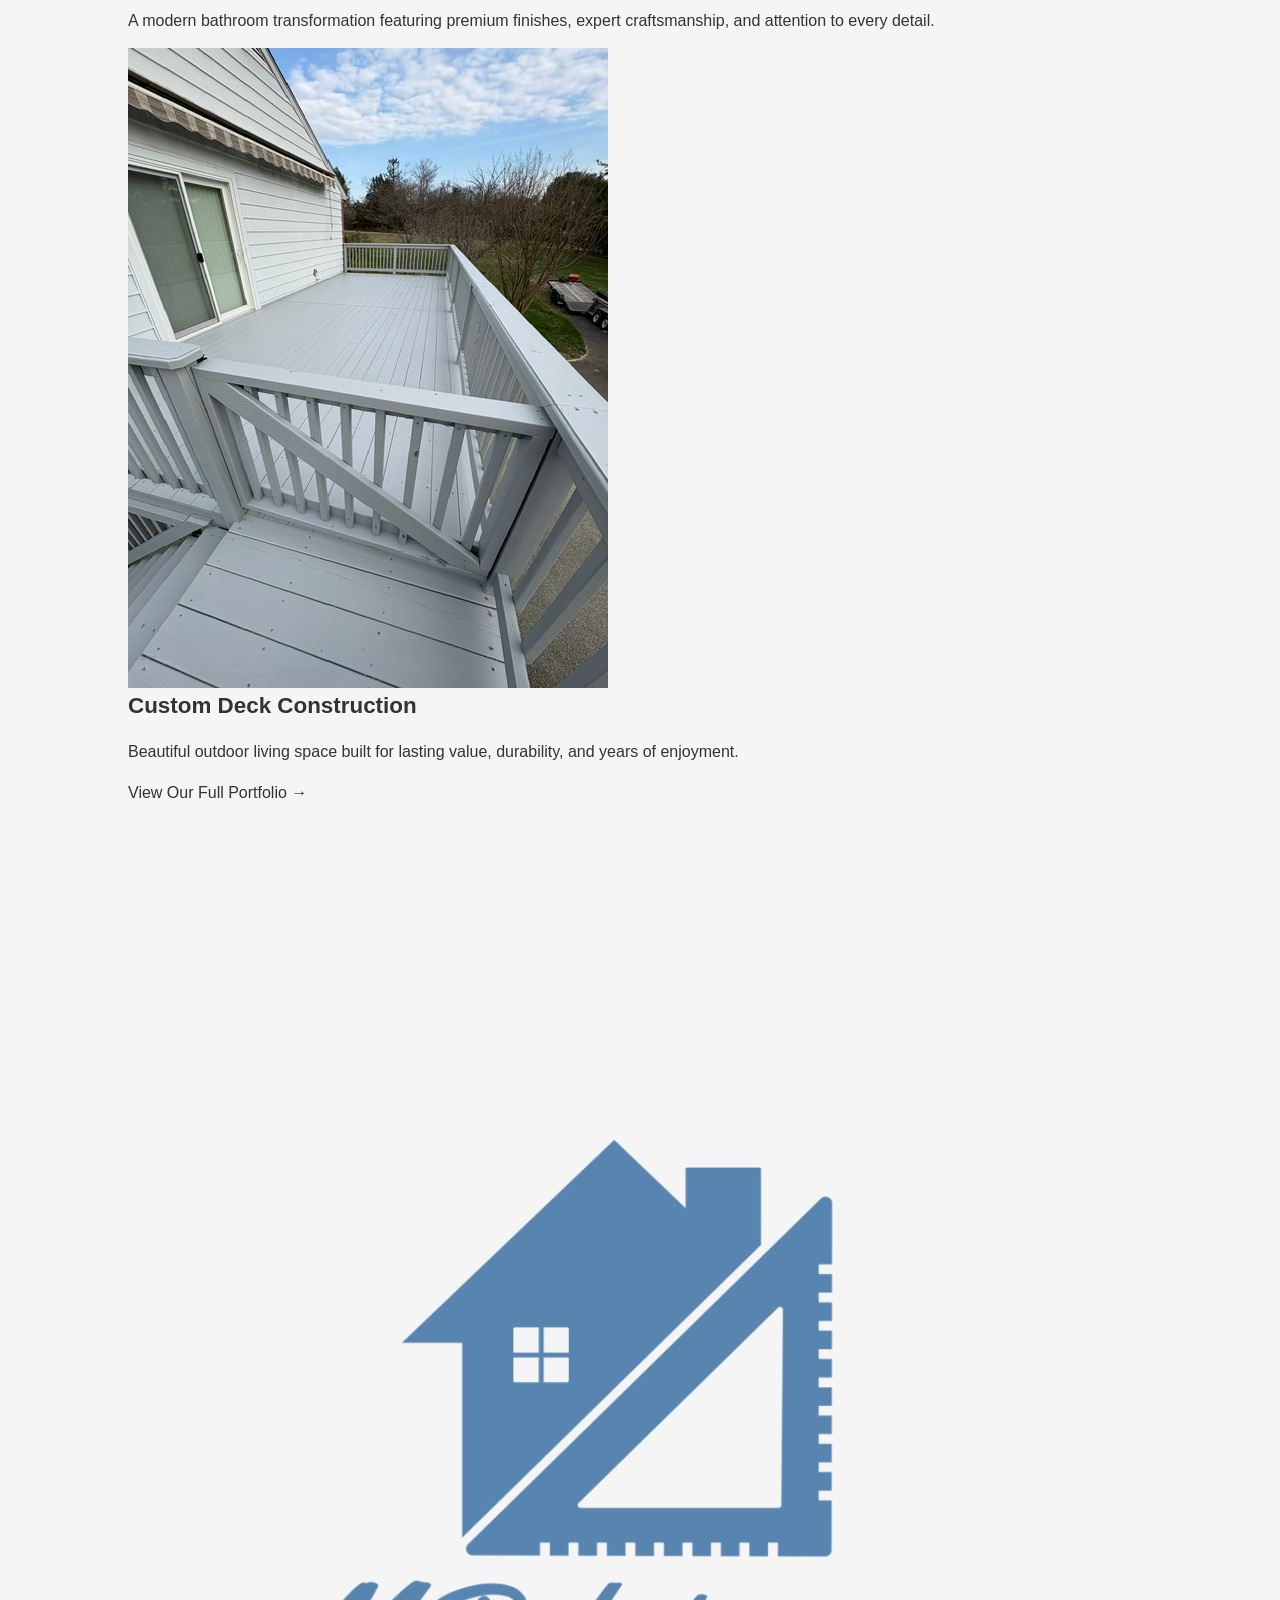
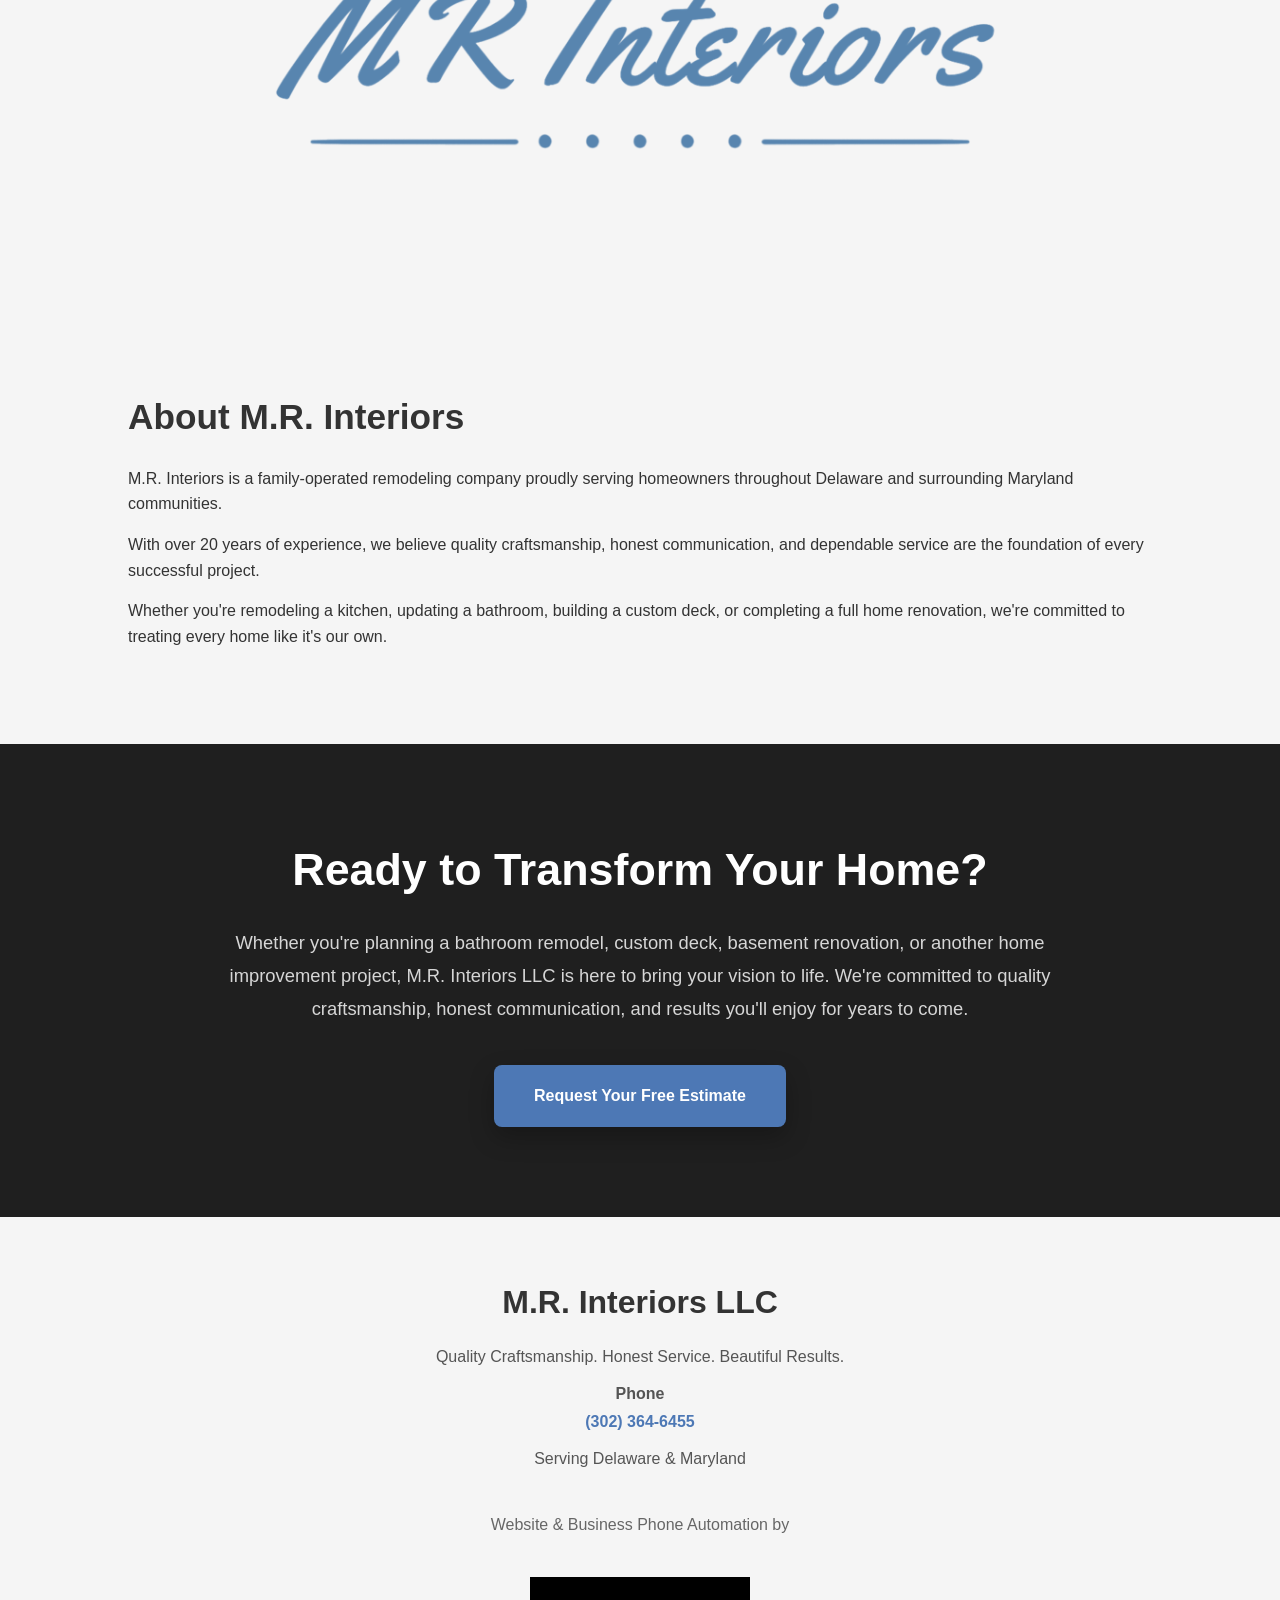
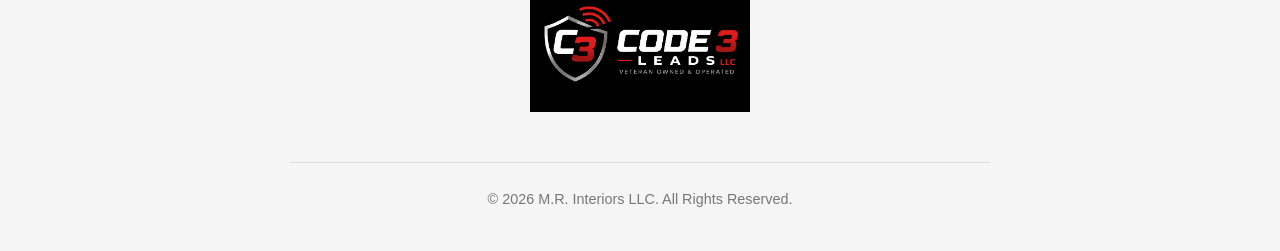
==== commit 13e72a1d: "Fix image paths and complete website pages" ====
--- a/index.html
+++ b/index.html
@@ -206,7 +206,7 @@
 
         <div class="project-card">
 
-            <img src="images/shower3.jpg"
+            <img src="images/shower3.JPG"
                  alt="Bathroom Remodel">
 
             <div class="project-info">
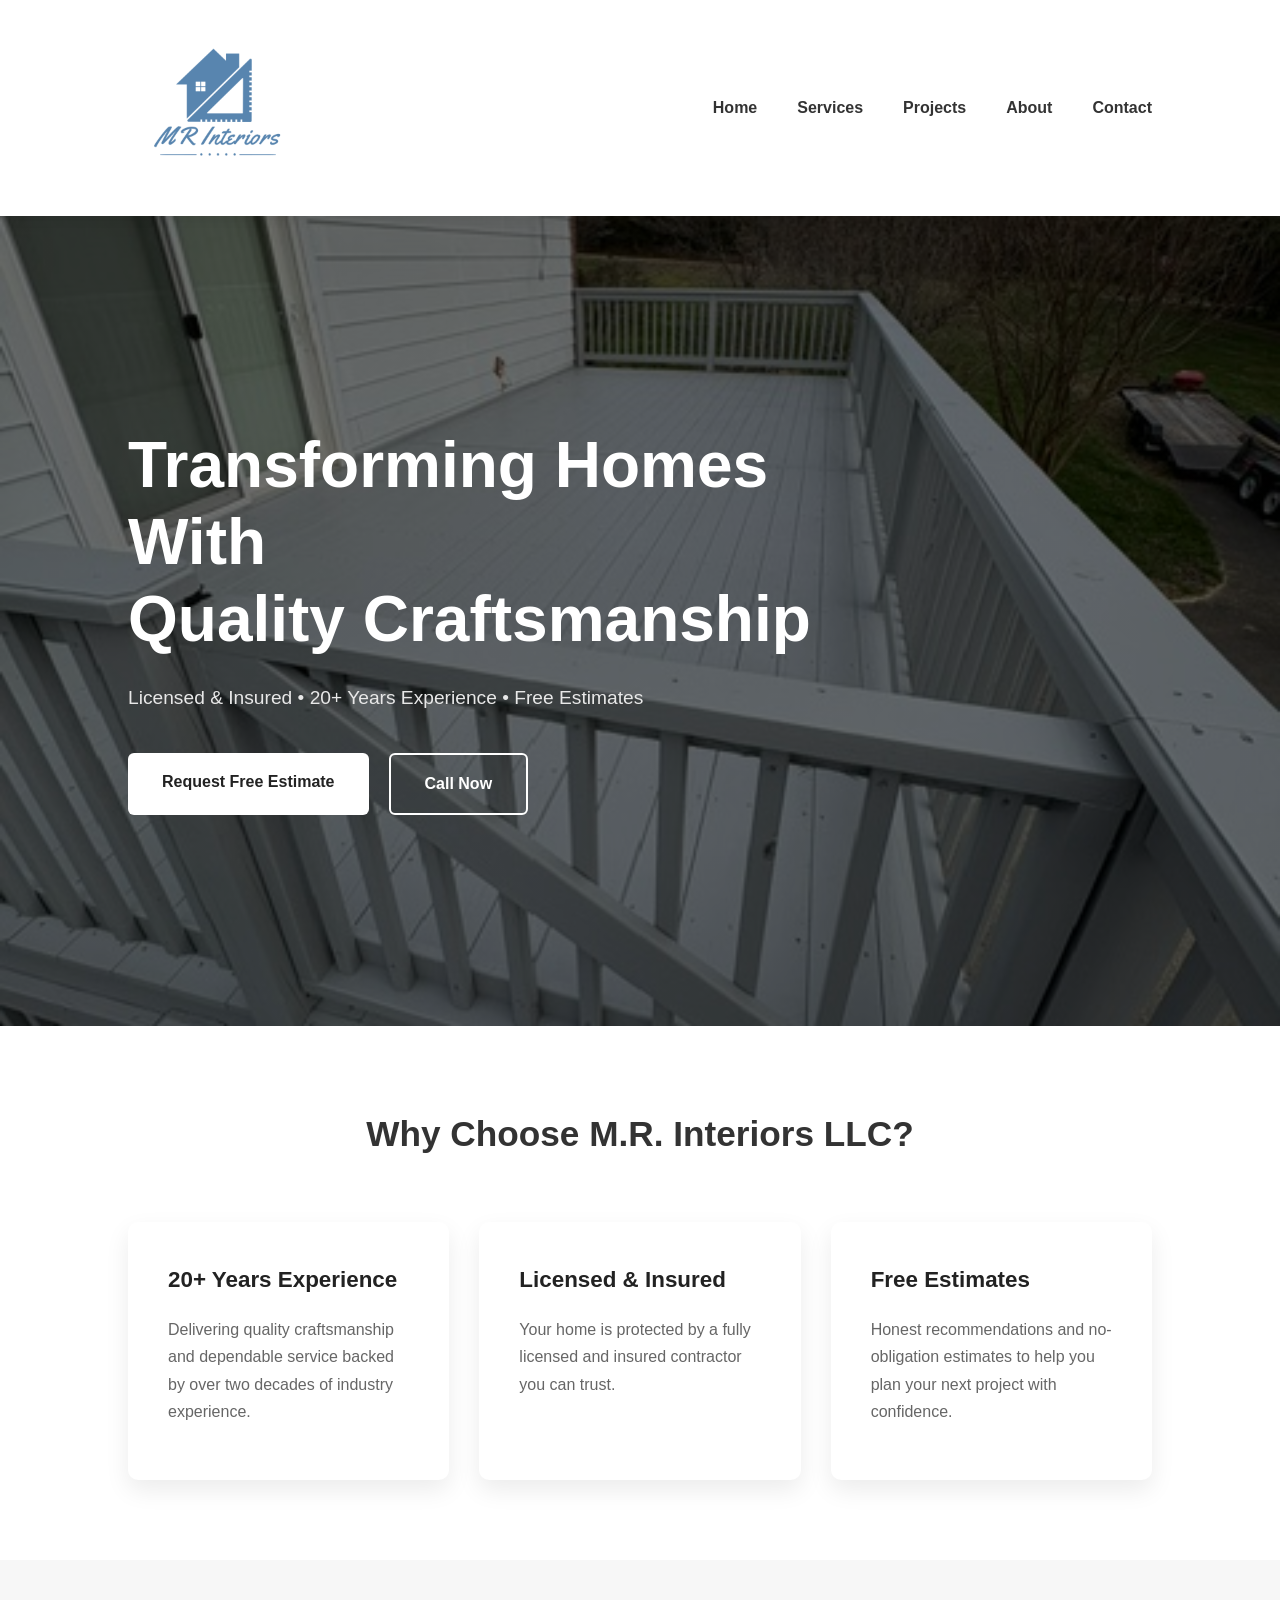
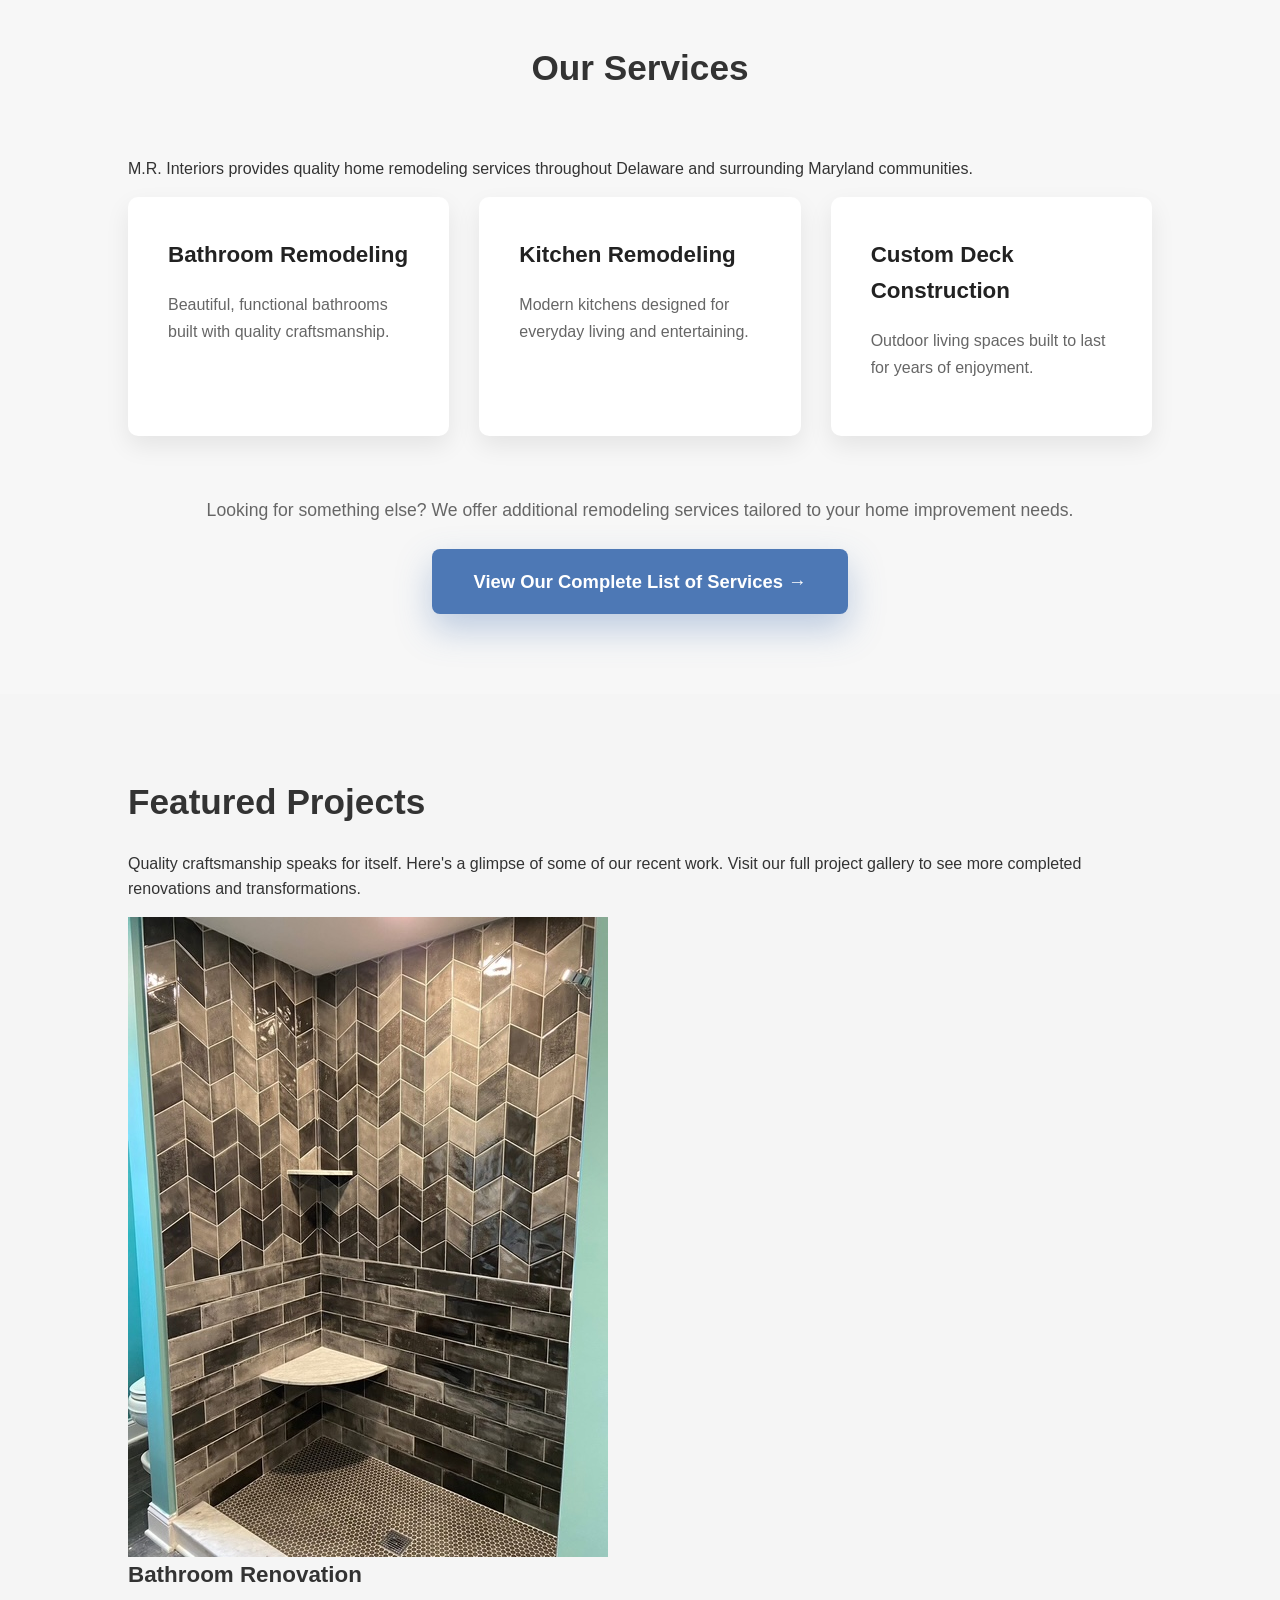
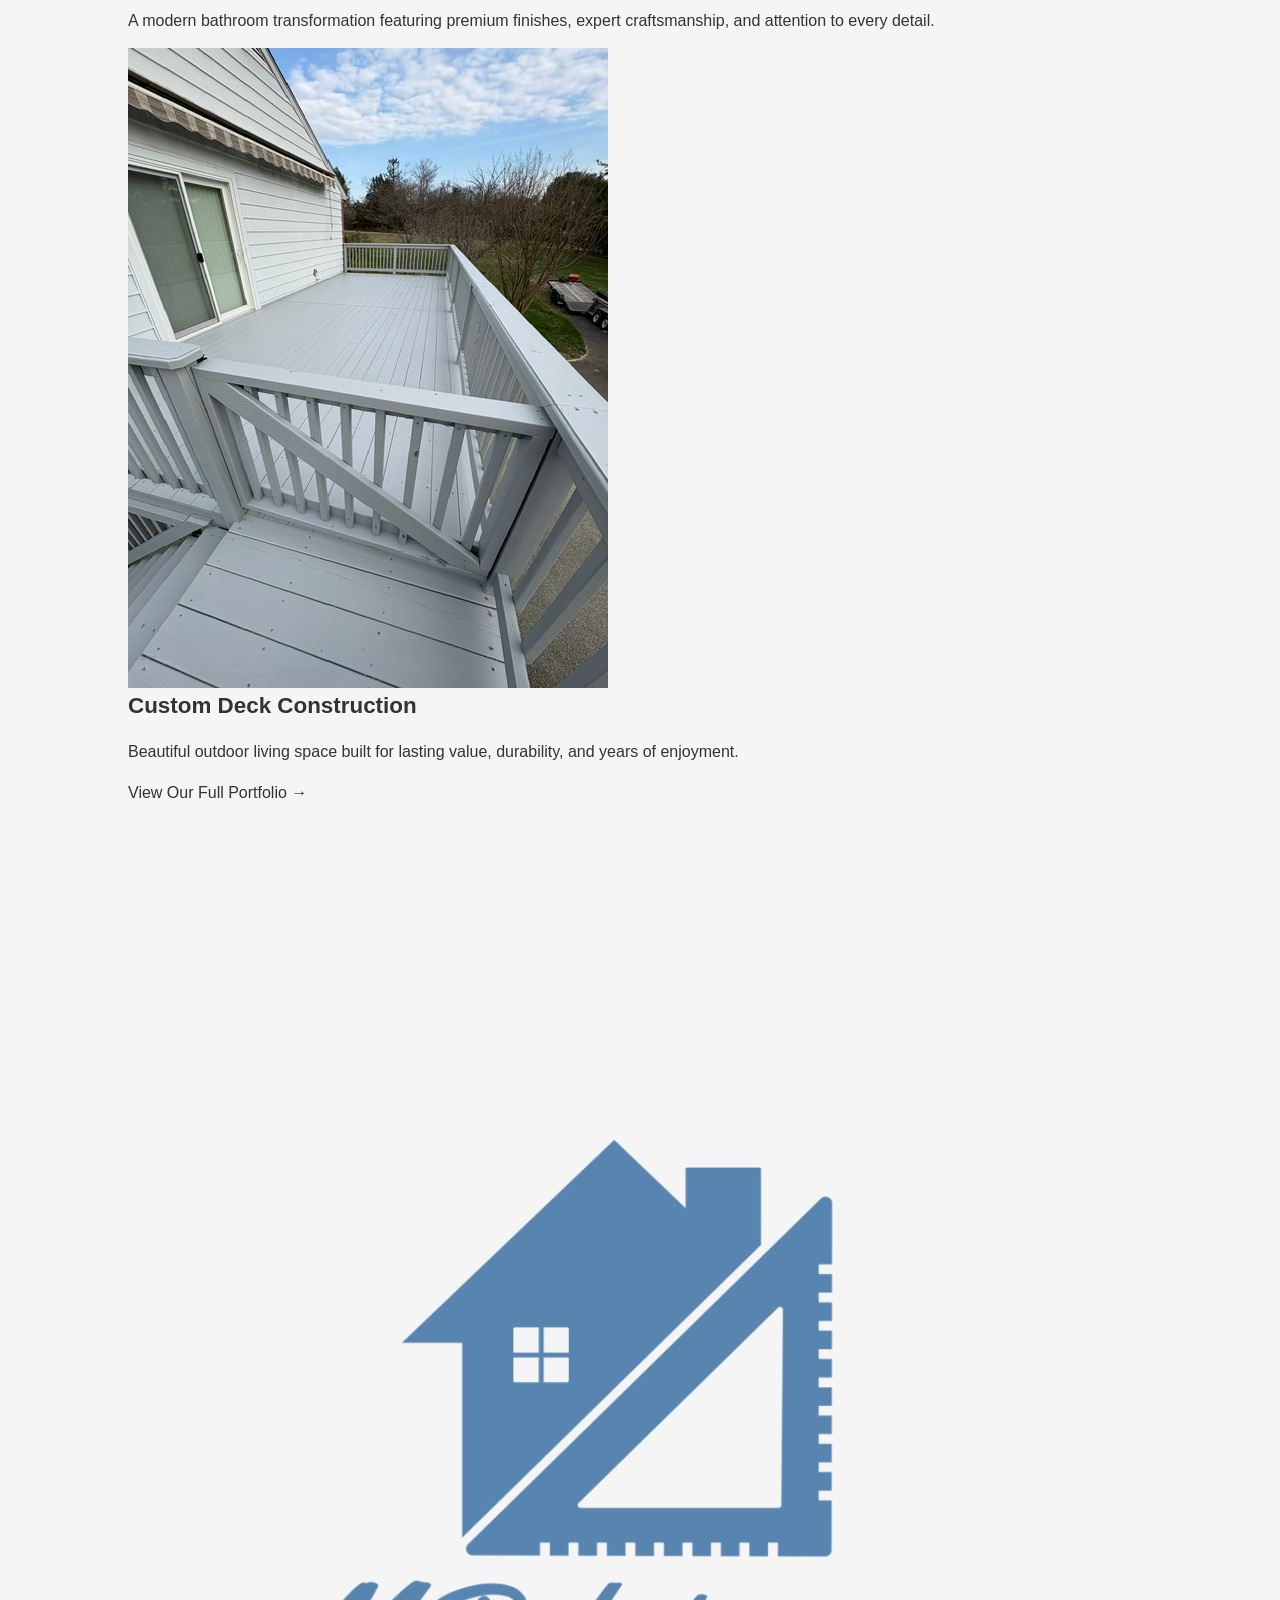
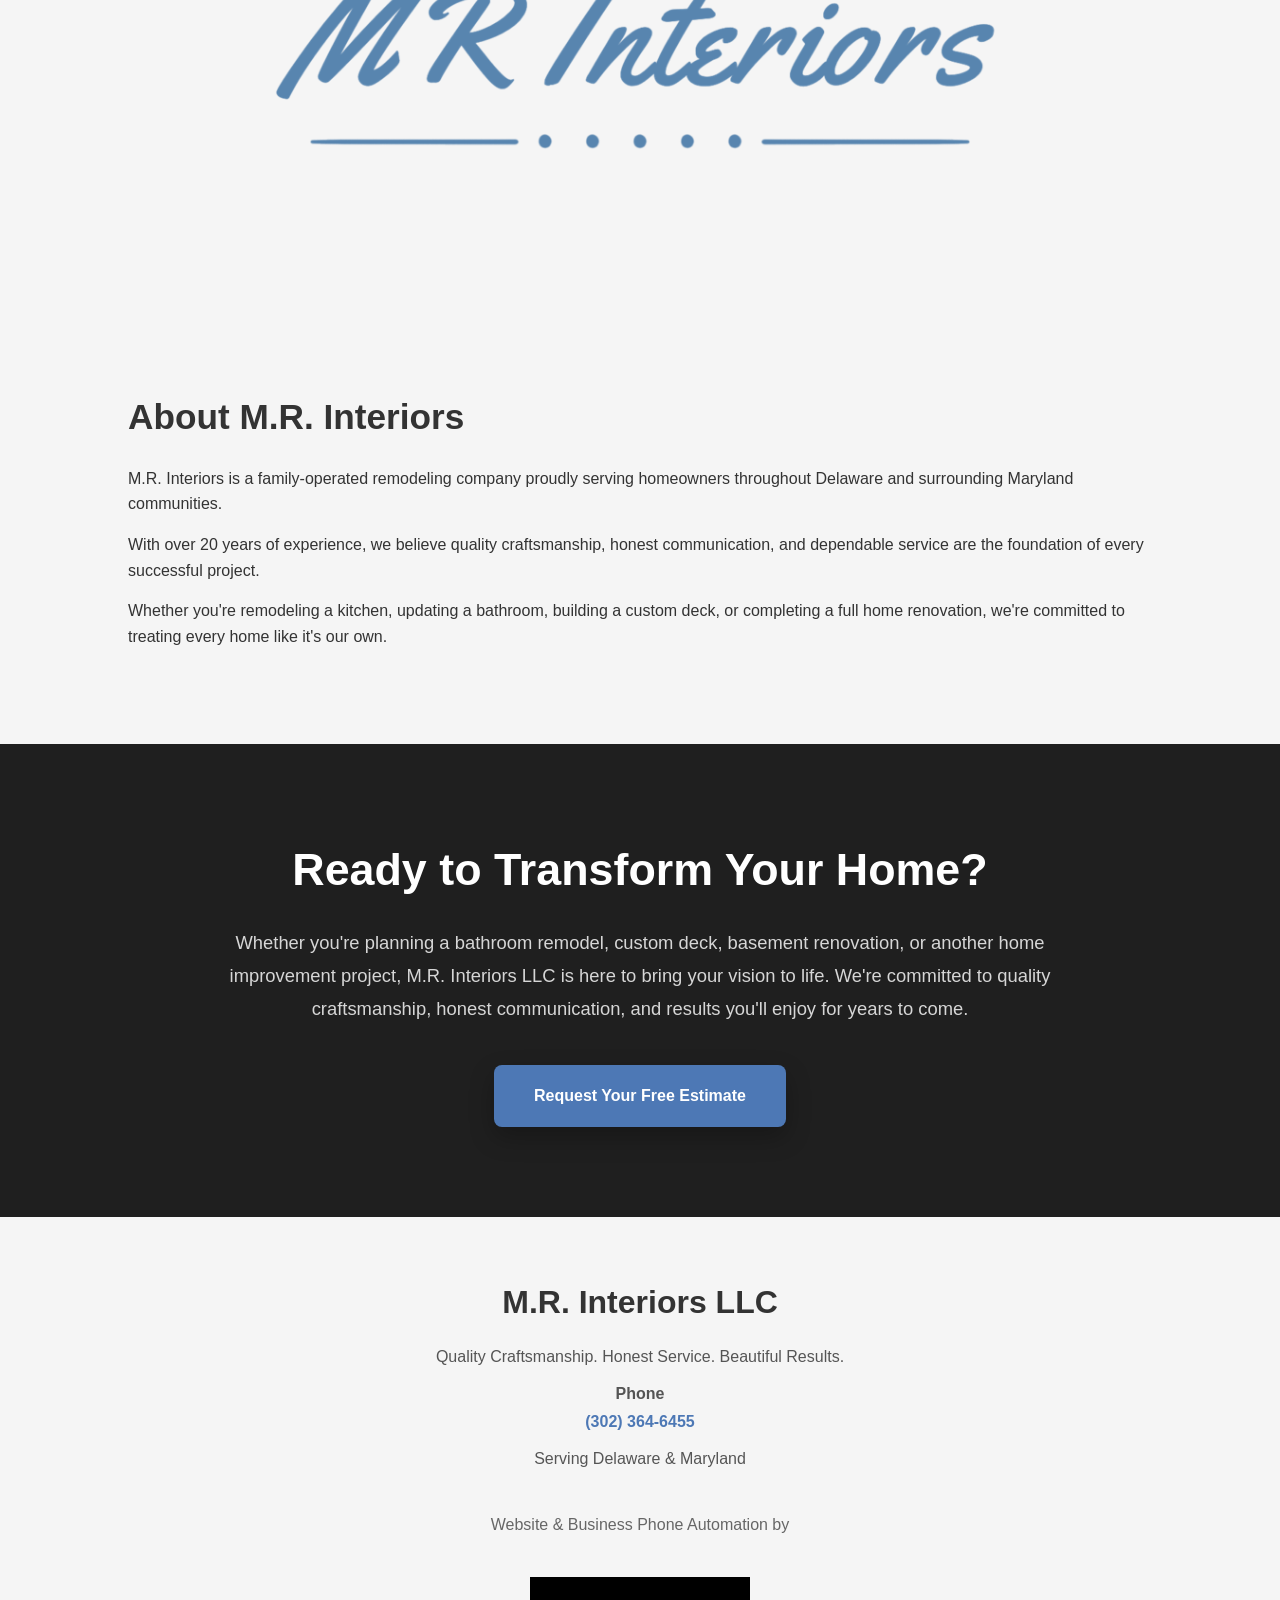
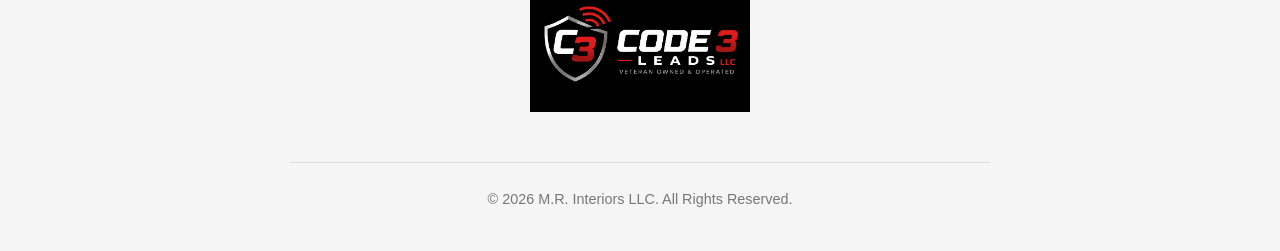
==== commit be0d58e5: "Updated index file for homepage" ====
--- a/index.html
+++ b/index.html
@@ -53,7 +53,13 @@
 
     <div class="hero-content">
 
-        <h1>Transforming Homes With Quality Craftsmanship</h1>
+        <h1>
+            
+            Transforming Homes With<br>
+            
+            Quality Craftsmanship
+        
+        </h1>
 
         <p>
             Licensed & Insured • 20+ Years Experience • Free Estimates
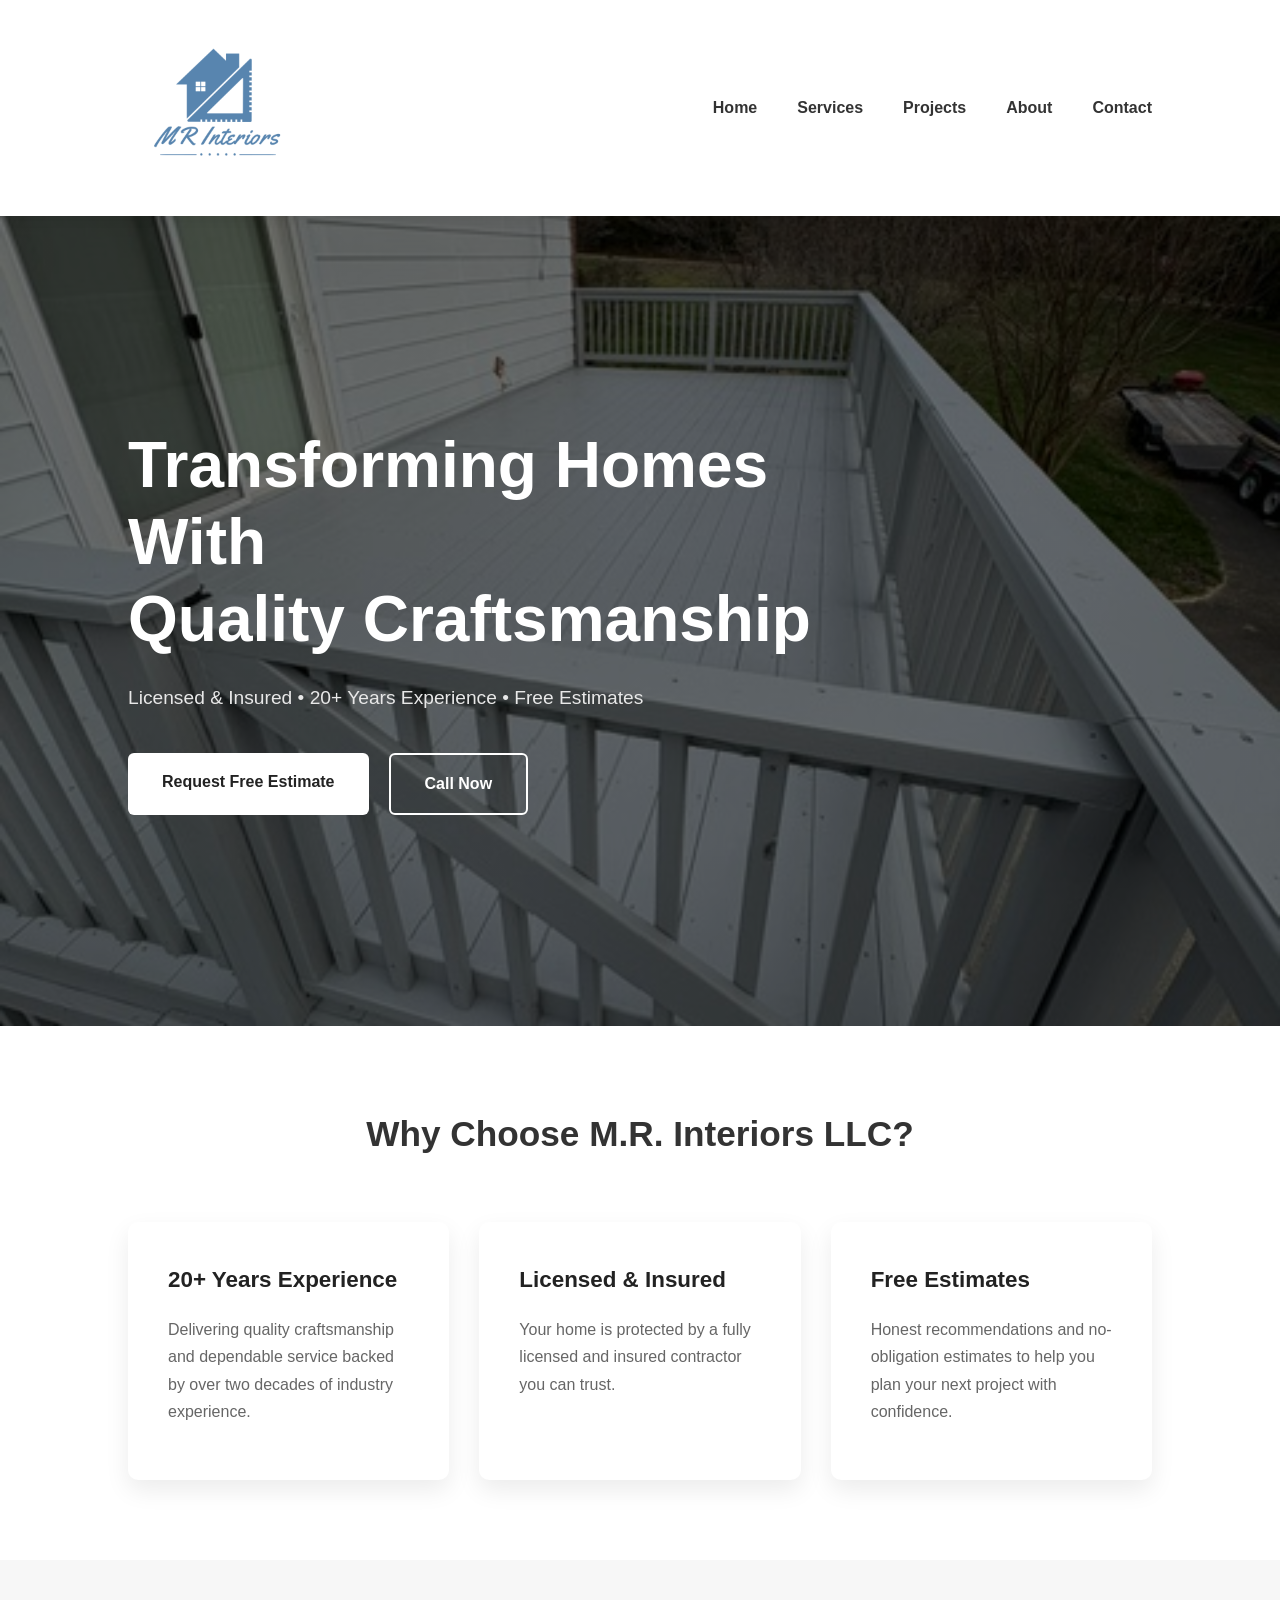
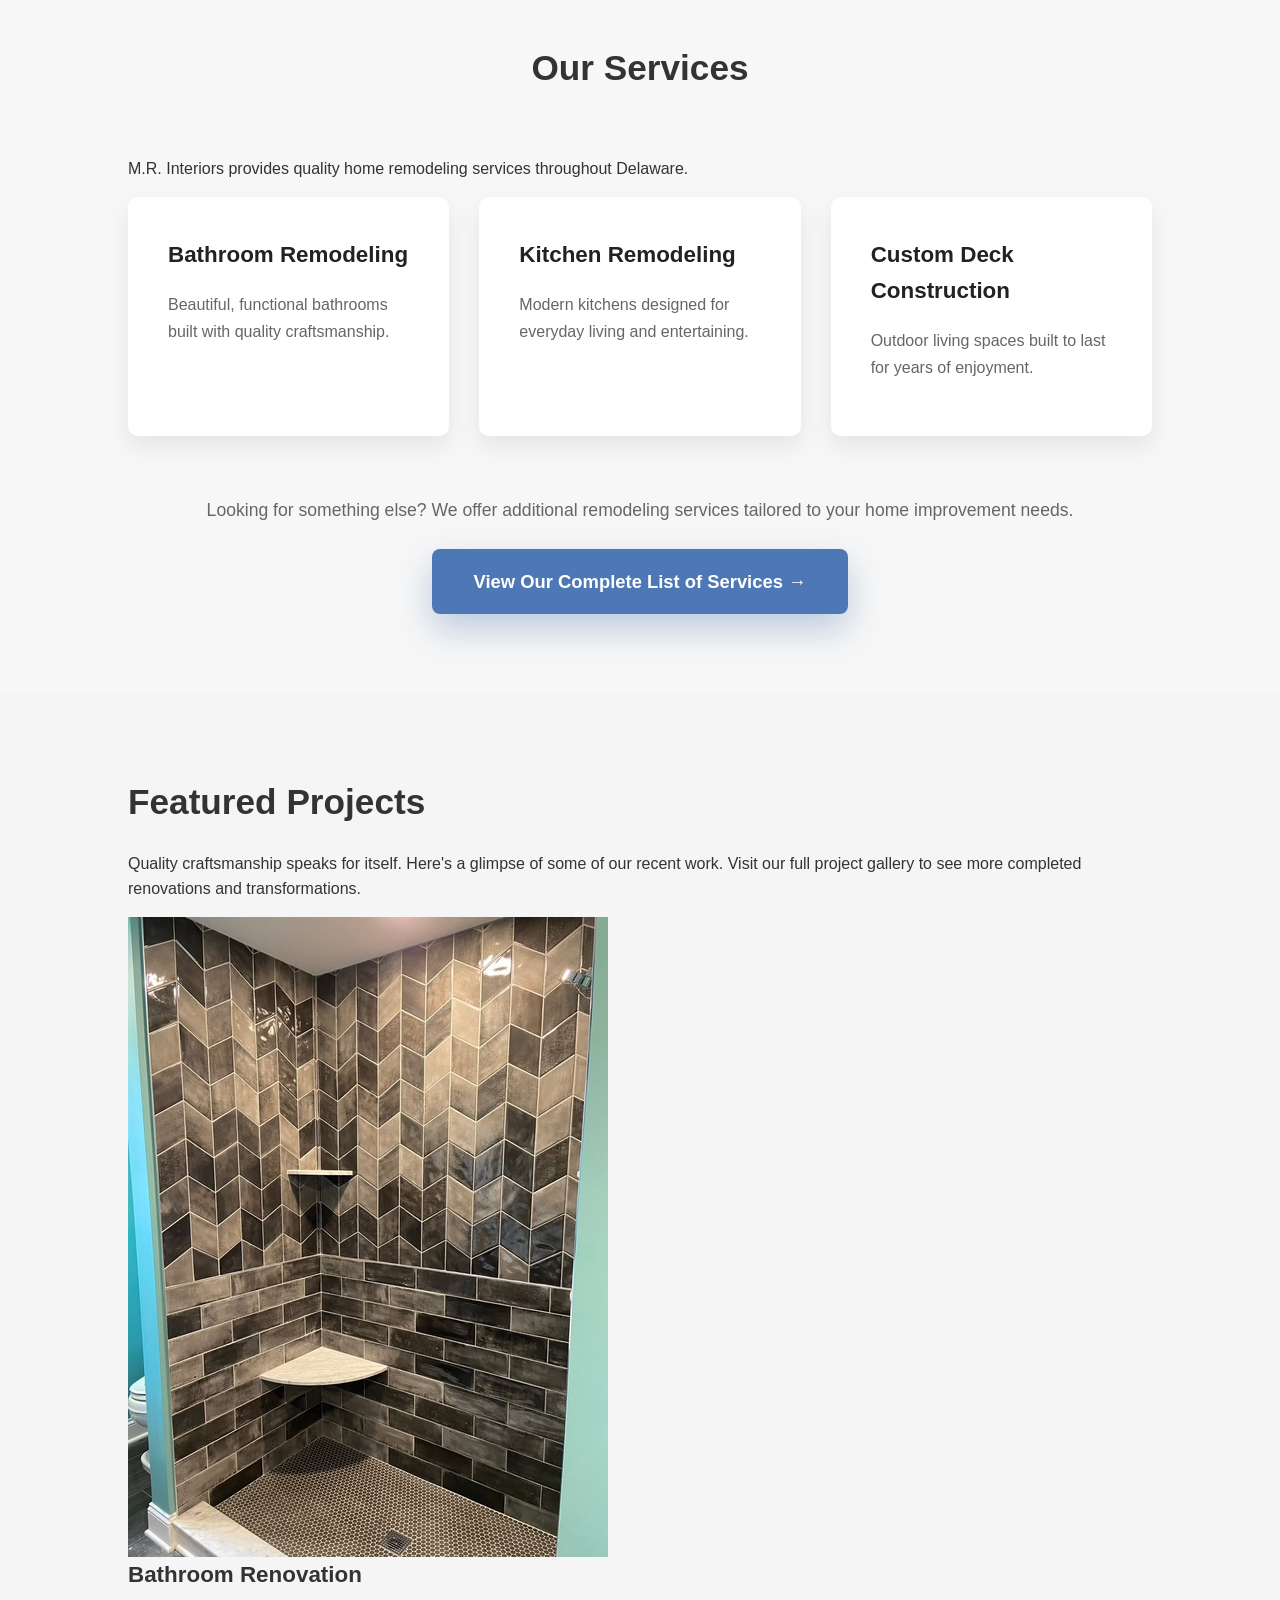
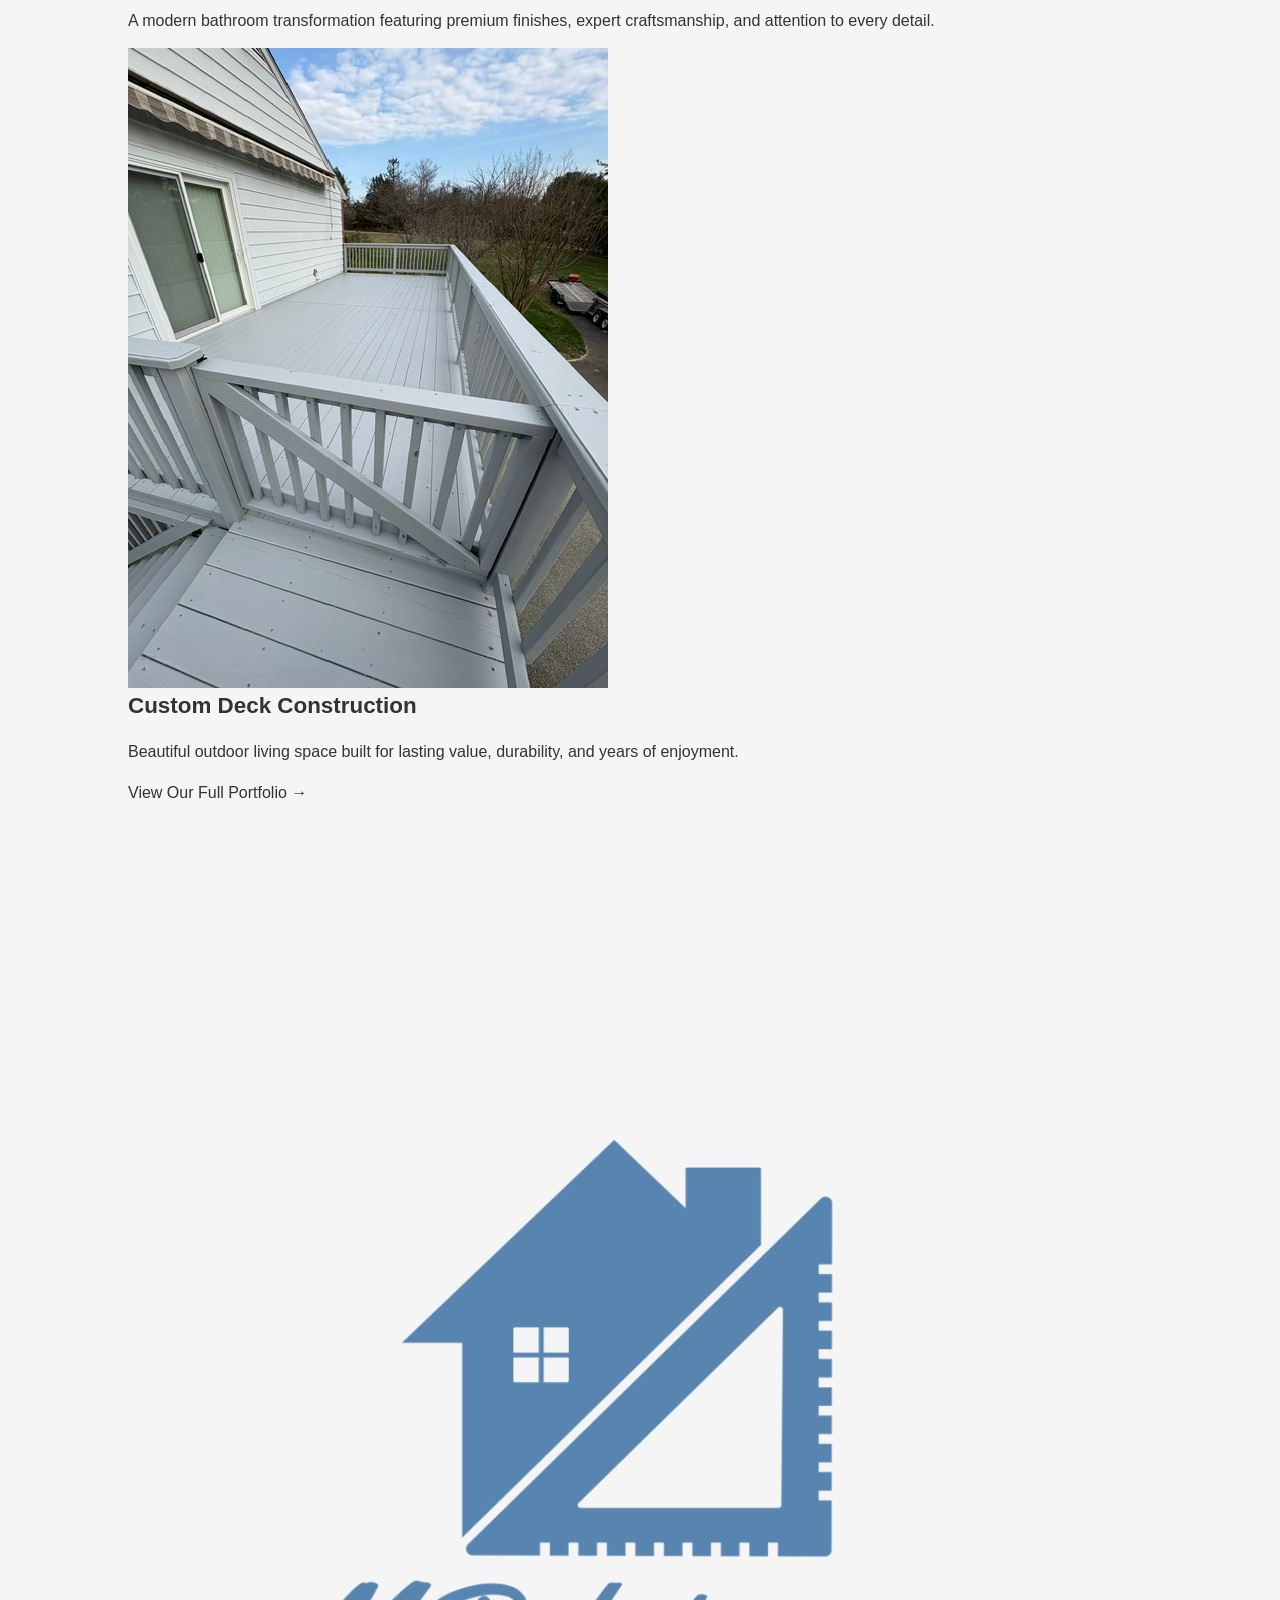
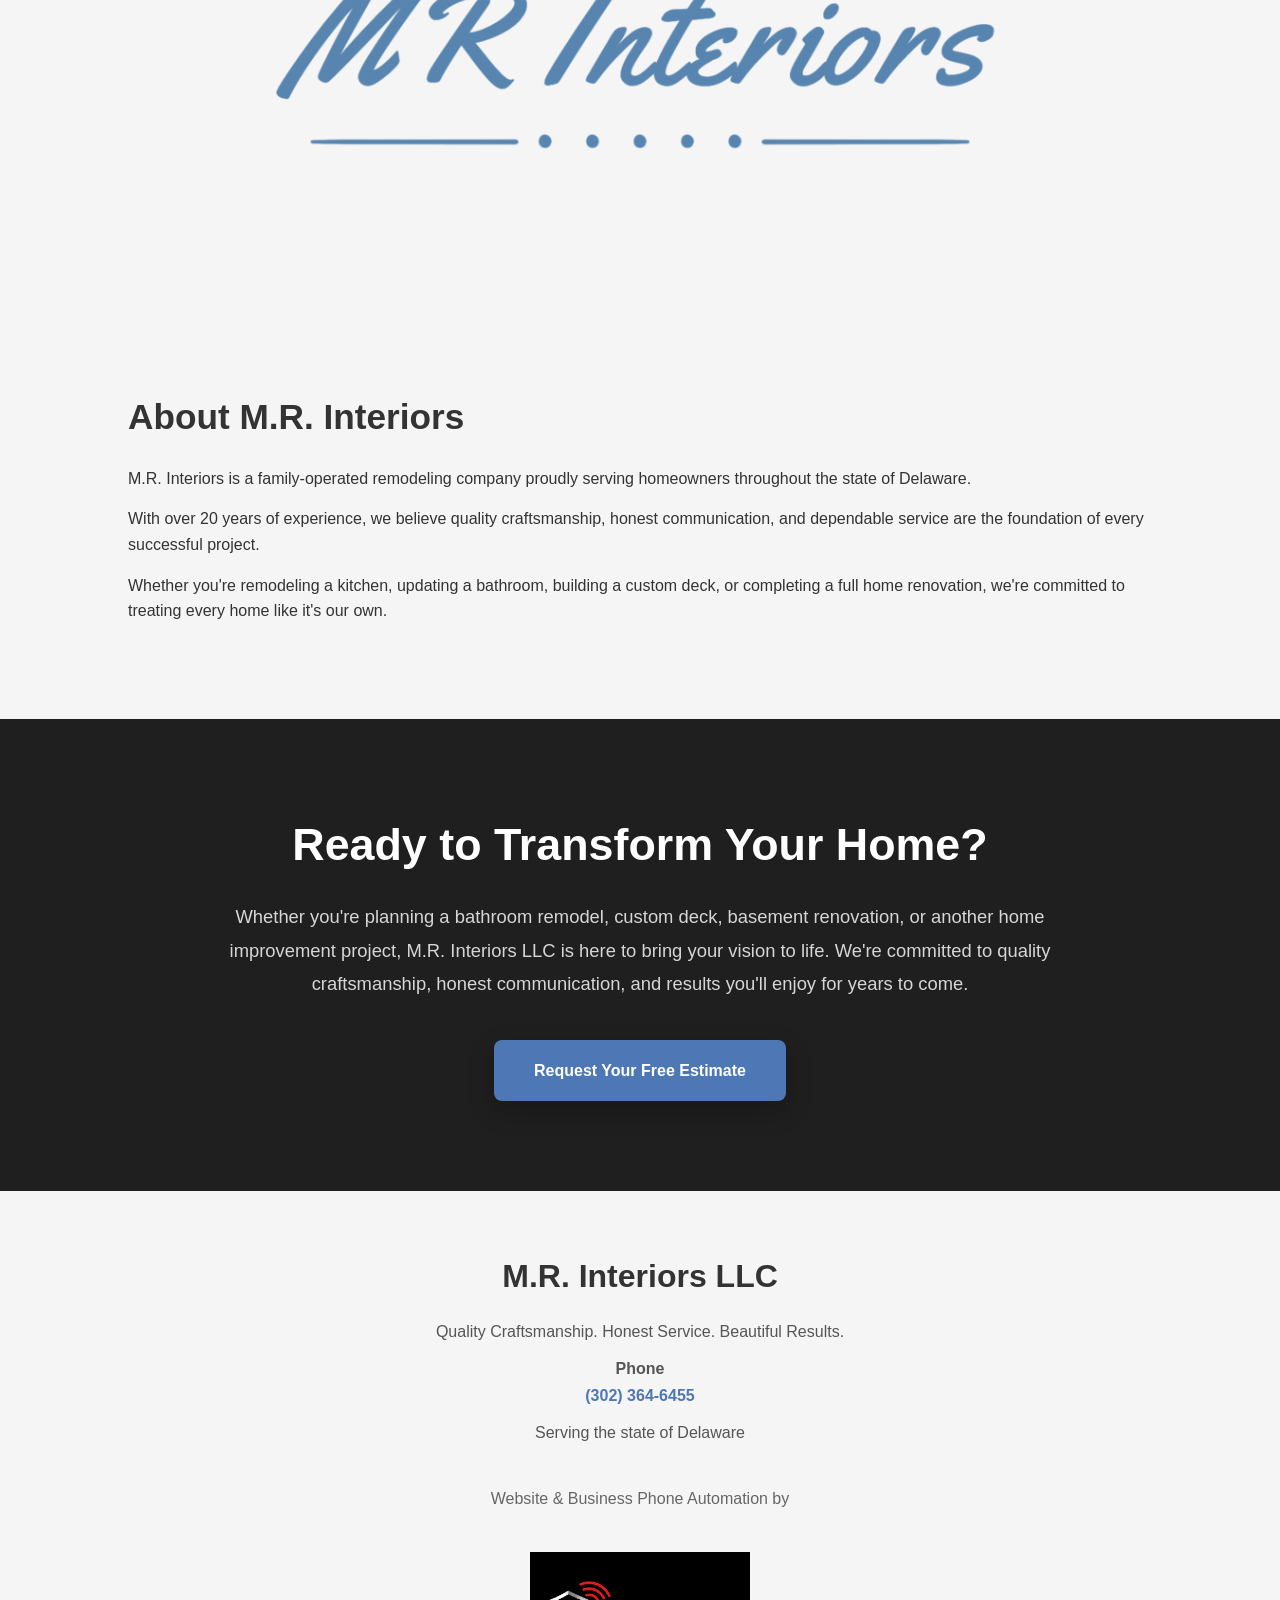
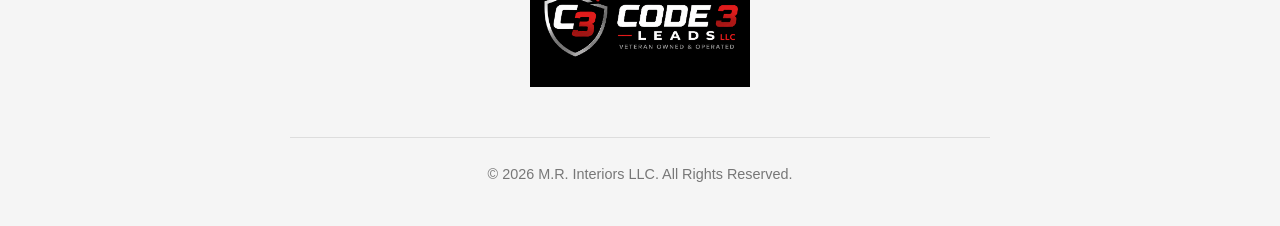
==== commit 7da3aa41: "Removed Maryland references" ====
--- a/index.html
+++ b/index.html
@@ -135,7 +135,7 @@
     <p>
 
         M.R. Interiors provides quality home remodeling services
-        throughout Delaware and surrounding Maryland communities.
+        throughout Delaware.
 
     </p>
 
@@ -284,8 +284,7 @@
             <p>
 
                 M.R. Interiors is a family-operated remodeling company
-                proudly serving homeowners throughout Delaware and
-                surrounding Maryland communities.
+                proudly serving homeowners throughout the state of Delaware.
 
             </p>
 
@@ -366,7 +365,7 @@
         (302) 364-6455
     </a>
 
-            <p>Serving Delaware & Maryland</p>
+            <p>Serving the state of Delaware</p>
 
         </div>
 
--- a/css/styles.css
+++ b/css/styles.css
@@ -979,25 +979,38 @@
    MOBILE RESPONSIVE
 ========================== */
 
-@media screen and (max-width: 992px){
+@media screen and (max-width:992px){
 
     nav{
 
         width:95%;
-
         flex-direction:column;
-
         gap:20px;
+        padding:15px 0;
 
     }
 
     nav ul{
 
-        gap:20px;
-
-        flex-wrap:wrap;
-
-        justify-content:center;
+        display:flex;
+        justify-content:space-between;
+        align-items:center;
+        width:100%;
+        gap:10px;
+        flex-wrap:nowrap;
+
+    }
+
+    nav ul li a{
+
+        font-size:.82rem;
+        font-weight:600;
+
+    }
+
+    .logo img{
+
+        width:150px;
 
     }
 
@@ -1024,21 +1037,33 @@
 
 @media screen and (max-width:768px){
 
-    h1{
-
-        font-size:2.4rem;
-
-    }
+    .hero h1{
+
+    font-size:1.7rem;
+
+    line-height:1.3;
+
+    max-width:100%;
+
+    margin:0 auto 25px;
+
+}
+
+h1{
+
+    font-size:2.2rem;
+
+}
 
     h2{
 
-        font-size:2rem;
+        font-size:1.9rem;
 
     }
 
     h3{
 
-        font-size:1.3rem;
+        font-size:1.25rem;
 
     }
 
@@ -1052,7 +1077,7 @@
 
         min-height:auto;
 
-        padding:120px 6%;
+        padding:100px 6%;
 
         text-align:center;
 
@@ -1064,11 +1089,19 @@
 
     }
 
+    .hero p{
+
+        font-size:1rem;
+
+    }
+
     .hero-buttons{
 
         flex-direction:column;
 
         align-items:center;
+
+        gap:15px;
 
     }
 
@@ -1091,15 +1124,15 @@
 
     .project-gallery{
 
-    grid-template-columns:1fr;
-
-}
-
-.project-gallery img{
-
-    height:auto;
-
-}
+        grid-template-columns:1fr;
+
+    }
+
+    .project-gallery img{
+
+        height:auto;
+
+    }
 
     .contact-container{
 
@@ -1130,41 +1163,33 @@
 
 @media screen and (max-width:480px){
 
-    nav{
-
-        padding:15px 0;
-
-    }
-
-    nav ul{
-
-        flex-direction:column;
-
-        gap:12px;
+    nav ul li a{
+
+        font-size:.72rem;
 
     }
 
     .logo img{
 
-        width:150px;
+        width:130px;
 
     }
 
     h1{
 
-        font-size:2rem;
+        font-size:1.9rem;
 
     }
 
     h2{
 
-        font-size:1.7rem;
+        font-size:1.6rem;
 
     }
 
     .hero{
 
-        padding:100px 5%;
+        padding:90px 5%;
 
     }
 
